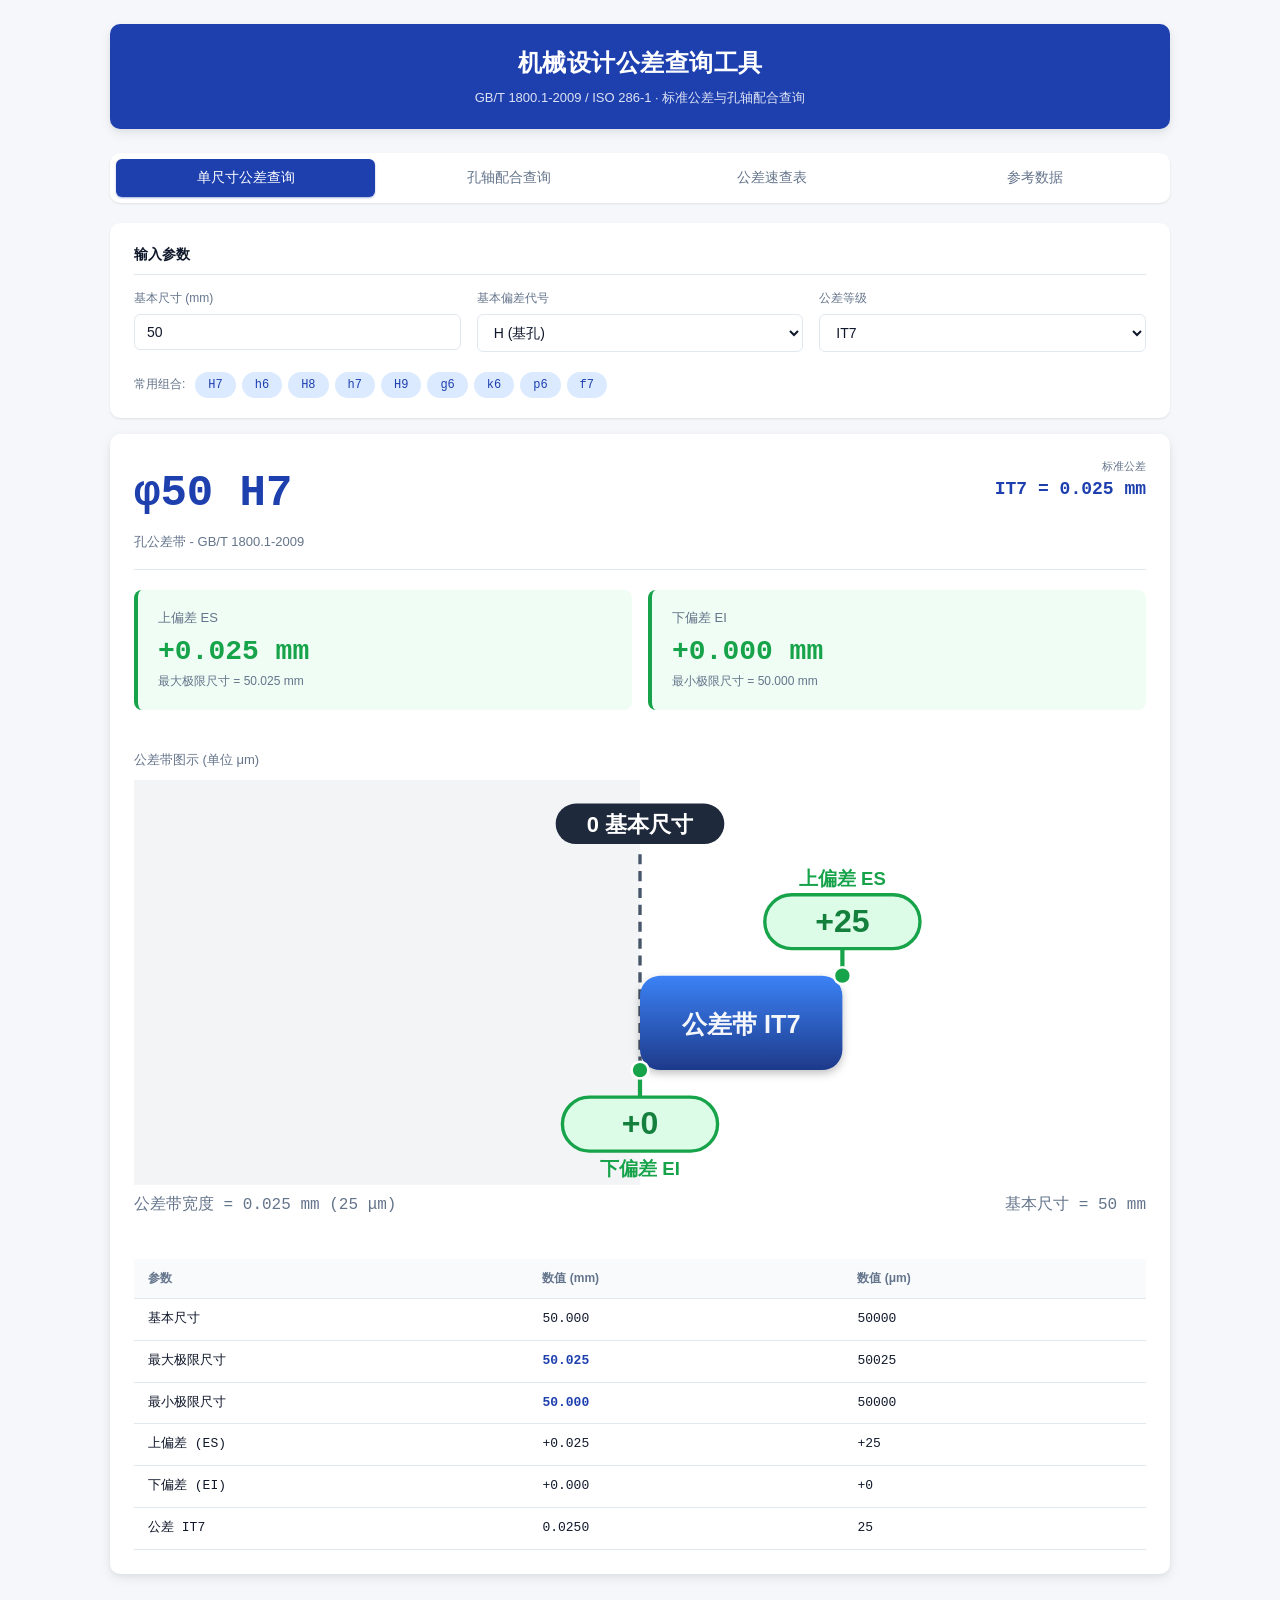
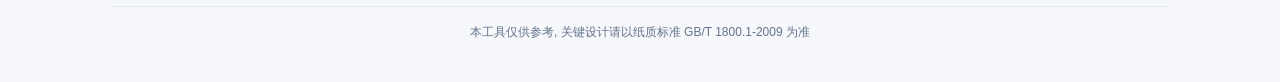
==== index.html @ ca327f2e "Add files via upload test project version 20260911" ====
<!DOCTYPE html>
<html lang="zh-CN" data-page-node-id="ZowSypUXimZmzgpr48Gt8L">
<head data-page-node-id="aKQsJruhy5TW2uTY1RY5Uf">
    <meta charset="UTF-8" data-page-node-id="LfBG1DWXElfSDGg7KE7PoQ">
    <meta name="viewport" content="width=device-width, initial-scale=1.0" data-page-node-id="KZcyGLs7D2U5dhvEqrj37c">
    <title>机械设计公差查询 - GB/T 1800.1-2009</title>
    <link rel="stylesheet" href="styles.css" data-page-node-id="6UGtDSGZyHBkwRUsqfPFrW">
</head>
<body data-page-node-id="ioDsXI5ewkK6cemEqL8ooC">
    <div class="app" data-page-node-id="eCxEDbAFH19LtZ3WzAcPZ9">
        <header class="header" data-page-node-id="eAyCip4v8VEMZFhk8eCEm3">
            <h1 data-page-node-id="Sf1vop4ROED5KNYqbW7JC9">机械设计公差查询工具</h1>
            <div class="subtitle" data-page-node-id="ltYl5Ftd80Z7mYyO2Vmn8Z">GB/T 1800.1-2009 / ISO 286-1 · 标准公差与孔轴配合查询</div>
        </header>

        <nav class="tab-bar" data-page-node-id="vybAADsB39cDlpD5or2ghb">
            <button class="tab-btn active" data-tab="single" data-page-node-id="cAmex2p1AgzVRlAmYRuwmS">单尺寸公差查询</button>
            <button class="tab-btn" data-tab="fit" data-page-node-id="ogkVBDa21hRyFKN8qYptVl">孔轴配合查询</button>
            <button class="tab-btn" data-tab="table" data-page-node-id="zw8tzQ9eXtgApowuzAamV7">公差速查表</button>
            <button class="tab-btn" data-tab="reference" data-page-node-id="z9wXqYr3sTgApowuzAamV8">参考数据</button>
        </nav>

        <main data-page-node-id="PprdDUVlhDVzmlhcEpk9Vn">
            <!-- 单尺寸公差查询 -->
            <section id="tab-single" class="tab-panel active" data-page-node-id="xcwRRoAjP0qBE1h9W3dGdf">
                <div class="card" data-page-node-id="UNAcVqmCU2frUbSsYX6G0D">
                    <div class="card-title" data-page-node-id="ssjMXNjjTmmW021Efd5fG8">输入参数</div>
                    <div class="form-row" data-page-node-id="rt9xuwwMFWLi9uBisKfNof">
                        <div class="form-group" data-page-node-id="xBhSQY3DEBwtKVMzDLzx3C">
                            <label data-page-node-id="ybjNY5ZSzop2YTVDiik0C6">基本尺寸 (mm)</label>
                            <input type="number" id="single-dim" value="50" step="0.01" min="0.01" max="500" data-page-node-id="bBlOL1Esw4hIbmt0x7S5fV">
                        </div>
                        <div class="form-group" data-page-node-id="00AyDAlZWFdMLBlGBBBkBs">
                            <label data-page-node-id="RK5Tj0VIVcZrd1m2eoE9ah">基本偏差代号</label>
                            <select id="single-letter" data-page-node-id="onjKmSMZeZPS8Ft2w5TUMZ">
                                <optgroup label="孔 (大写)" data-page-node-id="zsxGGGDLXGwJiRJay1wsRM">
                                    <option value="A" data-page-node-id="wzrR6D1sRXW1FWOWiyRBaT">A</option>
                                    <option value="B" data-page-node-id="r6GvveHsiqew3uCtN60pqz">B</option>
                                    <option value="C" data-page-node-id="lxLzSS39tvBZOGDpK0MKVA">C</option>
                                    <option value="D" data-page-node-id="0k3I0oH581U1iGlgBX5vks">D</option>
                                    <option value="E" data-page-node-id="4htKY4K14tO7QYYQpNHBSA">E</option>
                                    <option value="F" data-page-node-id="GXPVnBv0vgYUYakIbJ0sBR">F</option>
                                    <option value="G" data-page-node-id="eBGDA8HitJX8YmXvIlniQF">G</option>
                                    <option value="H" selected data-page-node-id="Wo9JE9mhTS9pfwV3fCgQfO">H (基孔)</option>
                                    <option value="JS" data-page-node-id="L4TR3bIqf4kTOE6anUXZMS">JS</option>
                                </optgroup>
                                <optgroup label="轴 (小写)" data-page-node-id="HFEw5br5KqUZ9xSQLsuEaX">
                                    <option value="h" data-page-node-id="7PI4U8igR874mDhHnv5VBZ">h (基轴)</option>
                                    <option value="g" data-page-node-id="LCvbeyoHrbRJF0bOgshF2C">g</option>
                                    <option value="f" data-page-node-id="vzAKmgXucuOB8pekR197vY">f</option>
                                    <option value="e" data-page-node-id="gEHAeeJ8PIjZYJJ3YGYATo">e</option>
                                    <option value="d" data-page-node-id="3GD5YTIMc1937AxrjIshXL">d</option>
                                    <option value="c" data-page-node-id="aioNZpViTFsLtyTZFTOfIY">c</option>
                                    <option value="b" data-page-node-id="DW7W4LbqN322Bm5b2f6XEC">b</option>
                                    <option value="a" data-page-node-id="lF1bArGQkzHPrL1jHuBYDV">a</option>
                                    <option value="js" data-page-node-id="Yj9hI72u84bK5CGPFwKUqr">js</option>
                                    <option value="k" data-page-node-id="FnV5RbXCG4Jd3qBrvc6N4u">k (过渡)</option>
                                    <option value="m" data-page-node-id="i4hOvsBE1DbB66xjb9Q9KN">m</option>
                                    <option value="n" data-page-node-id="NFN3MpaheEOlP1U4nSKF3l">n</option>
                                    <option value="p" data-page-node-id="yhBy7ozGEmSdt22tYCEmGK">p</option>
                                    <option value="r" data-page-node-id="EkZaBN84lq8DFRxs0xAAA4">r (过盈)</option>
                                    <option value="s" data-page-node-id="G1kvGeNHB2lNNblreY8Rwk">s</option>
                                    <option value="t" data-page-node-id="UZWwI7SDqsKy2Dx817nDAC">t</option>
                                    <option value="u" data-page-node-id="puF9CwPxiwC89ocyrnHCTk">u</option>
                                </optgroup>
                            </select>
                        </div>
                        <div class="form-group" data-page-node-id="UOAPmwFIEw3mHc8o7CGfiB">
                            <label data-page-node-id="N6IINBrc7GEVxzaBsA4GH7">公差等级</label>
                            <select id="single-grade" data-page-node-id="q7DI93KsX6pljenlCNeQWX">
                                <option value="01" data-page-node-id="U7CJ4fCwAAueceErziwWyO">IT01</option>
                                <option value="0" data-page-node-id="M98ZjiwtfO999Gz6mpBg5o">IT0</option>
                                <option value="1" data-page-node-id="E0ggvGij1zSEWd2z3IKOgt">IT1</option>
                                <option value="2" data-page-node-id="N0Dsz9gALhPZGCDyx352yf">IT2</option>
                                <option value="3" data-page-node-id="51jaFrX7yvn98exjQQnmJx">IT3</option>
                                <option value="4" data-page-node-id="rWi20v07aNNiUTHQNHGOP0">IT4</option>
                                <option value="5" data-page-node-id="Pgx6vfdXNi9GJvqLVX3ojB">IT5</option>
                                <option value="6" data-page-node-id="9RXFPpAoILGhylwzKxScrf">IT6</option>
                                <option value="7" selected data-page-node-id="BrpBEo7blbT0UA3a6SQFPe">IT7</option>
                                <option value="8" data-page-node-id="6o4GUCDAY0HJzp2BjnRV49">IT8</option>
                                <option value="9" data-page-node-id="sMqFZmH3KDbb6pV2KfDFRq">IT9</option>
                                <option value="10" data-page-node-id="XYpC8yGnmbBueYvBuKIkaY">IT10</option>
                                <option value="11" data-page-node-id="DzVCk2GUP5lOWRGfBlfrpY">IT11</option>
                                <option value="12" data-page-node-id="Ekr0a1ponVKBBPs0iuoOSh">IT12</option>
                                <option value="13" data-page-node-id="BQgqGIDd1oVGhs8D9lZdvE">IT13</option>
                                <option value="14" data-page-node-id="dvryR5gBlRFFLvjYF6aZeb">IT14</option>
                                <option value="15" data-page-node-id="dibarqyvXC0PjFcuAdX57Y">IT15</option>
                                <option value="16" data-page-node-id="2knjhAcBjMtEM6twT8ex0D">IT16</option>
                            </select>
                        </div>
                    </div>

                    <div class="quick-row" data-page-node-id="7iS95eFRvPCgfZKIveDpPL">
                        <span class="quick-label" data-page-node-id="CXlrfpS1Q9ksteslALdsrL">常用组合:</span>
                        <button class="chip" data-quick="H7" data-page-node-id="eZ78BRlFC1VlG2QoEZ5pb9">H7</button>
                        <button class="chip" data-quick="h6" data-page-node-id="6QvHcd3wYDBEwXG4fhul7M">h6</button>
                        <button class="chip" data-quick="H8" data-page-node-id="z07Y1EEgUdzCHoZi5RgQ2u">H8</button>
                        <button class="chip" data-quick="h7" data-page-node-id="BiEPvhpezs70YNR3MzuYB8">h7</button>
                        <button class="chip" data-quick="H9" data-page-node-id="GJZjxrgGR9FebvmxACy4CE">H9</button>
                        <button class="chip" data-quick="g6" data-page-node-id="EemUxb6OCevqcoK7p3IWmK">g6</button>
                        <button class="chip" data-quick="k6" data-page-node-id="PM6jvIrFjQECsjBQbA062c">k6</button>
                        <button class="chip" data-quick="p6" data-page-node-id="YicE5bNCFhpEOGqknouLhx">p6</button>
                        <button class="chip" data-quick="f7" data-page-node-id="vYMWD4e4dbpd0BzC691ah4">f7</button>
                    </div>
                </div>

                <div id="single-result" class="result-card" style="display:none" data-page-node-id="qNkg2xqONKt1uiFrfhIofe"></div>
                <div id="single-empty" class="empty-hint" data-page-node-id="KRcC2mnTEexZtJV6HTSoHp">
                    <div style="font-size:48px" data-page-node-id="SgH9HxBFDd5rXgIcSpN24F">📐</div>
                    <div data-page-node-id="2gNmWuN5i59b7ZJXOSqHZb">输入尺寸并选择偏差代号, 自动计算公差带</div>
                </div>
            </section>

            <!-- 孔轴配合查询 -->
            <section id="tab-fit" class="tab-panel" data-page-node-id="3LveUcVPGfCiVc1iqvce9s">
                <div class="card" data-page-node-id="3DKwNLNyXq3GHkU9LQ03aw">
                    <div class="card-title" data-page-node-id="SzzGeJ20u8ccJPp27asjOY">输入参数</div>
                    <div class="form-row" data-page-node-id="Yfz7ZQskZHlbeFok4SosvM">
                        <div class="form-group" data-page-node-id="wIlBZhsB6VbOmHyAyQtdVY">
                            <label data-page-node-id="vVmVGDagvHwGPp0Xnw5yM0">基本尺寸 (mm)</label>
                            <input type="number" id="fit-dim" value="50" step="0.01" min="0.01" max="500" data-page-node-id="9tPAFSuTZjn5VLDVh2R8dS">
                        </div>
                        <div class="form-group" data-page-node-id="YwPSelDE00urO6jfvtl1Bu">
                            <label data-page-node-id="VLr9ZadyZkNcpnjqcWOYd6">孔代号</label>
                            <input type="text" id="fit-hole" value="H7" maxlength="4" placeholder="如 H7" data-page-node-id="NRJMmyeVRWyR7XLEYJJsi0">
                        </div>
                        <div class="form-group" data-page-node-id="e1elcyEV5yHhax58CRoV2d">
                            <label data-page-node-id="58rNCwdu7YsMDJ5SxjR0F0">轴代号</label>
                            <input type="text" id="fit-shaft" value="g6" maxlength="4" placeholder="如 g6" data-page-node-id="eAQWyqnfLgJcAENZkj4esn">
                        </div>
                    </div>

                    <div class="quick-row" data-page-node-id="U3LFaKlpYbi3G5qcIvMvCV">
                        <span class="quick-label" data-page-node-id="hhBJChixCPVXXNtY6Ms6Ux">常用配合:</span>
                        <button class="chip" data-fit="H7/g6" data-page-node-id="B1BpMoGAvzjv5oDTCZe1BO">H7/g6·间隙精密滑动</button>
                        <button class="chip" data-fit="H7/h6" data-page-node-id="nXtcTAMA2r4jBHYDhnTtUK">H7/h6·间隙定位</button>
                        <button class="chip" data-fit="H8/h7" data-page-node-id="kB4XZUSNf56nCCLNE4sbeJ">H8/h7·间隙中等</button>
                        <button class="chip" data-fit="H7/f7" data-page-node-id="B1BpMoGAvzjv5oDTCZe1BO">H7/f7·间隙可转动</button>
                        <button class="chip" data-fit="H8/f7" data-page-node-id="bOCyPSXlpJykeglOGERWeI">H8/f7·间隙可转动</button>
                        <button class="chip" data-fit="H8/e8" data-page-node-id="y32ZwMO6Z0hLe3L0MKdX3N">H8/e8·间隙大间隙</button>
                        <button class="chip" data-fit="H9/d9" data-page-node-id="SDMBHkwHH65BCKPVBfBkWo">H9/d9·间隙大间隙</button>
                        <button class="chip" data-fit="H11/c11" data-page-node-id="2XudGdhTGfjgdmYEx3ETLw">H11/c11·间隙粗糙</button>
                        <button class="chip" data-fit="H7/js6" data-page-node-id="y32ZwMO6Z0hLe3L0MKdX3N">H7/js6·过渡小间隙/过盈</button>
                        <button class="chip" data-fit="H7/k6" data-page-node-id="y32ZwMO6Z0hLe3L0MKdX3N">H7/k6·过渡精确定位</button>
                        <button class="chip" data-fit="H7/m6" data-page-node-id="B1BpMoGAvzjv5oDTCZe1BO">H7/m6·过渡稍紧</button>
                        <button class="chip" data-fit="H7/n6" data-page-node-id="nXtcTAMA2r4jBHYDhnTtUK">H7/n6·过渡较紧</button>
                        <button class="chip" data-fit="H7/p6" data-page-node-id="SDMBHkwHH65BCKPVBfBkWo">H7/p6·过盈轻</button>
                        <button class="chip" data-fit="H7/r6" data-page-node-id="bOCyPSXlpJykeglOGERWeI">H7/r6·过盈中</button>
                        <button class="chip" data-fit="H7/s6" data-page-node-id="2XudGdhTGfjgdmYEx3ETLw">H7/s6·过盈重</button>
                        <button class="chip" data-fit="H7/u6" data-page-node-id="2XudGdhTGfjgdmYEx3ETLw">H7/u6·过盈重</button>
                        <button class="chip" data-fit="F8/h7" data-page-node-id="B1BpMoGAvzjv5oDTCZe1BO">F8/h7·基轴制间隙</button>
                        <button class="chip" data-fit="G7/h6" data-page-node-id="nXtcTAMA2r4jBHYDhnTtUK">G7/h6·基轴制小间隙</button>
                        <button class="chip" data-fit="K7/h6" data-page-node-id="y32ZwMO6Z0hLe3L0MKdX3N">K7/h6·基轴制过渡</button>
                        <button class="chip" data-fit="P7/h6" data-page-node-id="SDMBHkwHH65BCKPVBfBkWo">P7/h6·基轴制过盈</button>
                    </div>
                </div>

                <div id="fit-result" class="result-card" style="display:none" data-page-node-id="Gx0trXlIA2T2yHWCpzxBlq"></div>
                <div id="fit-empty" class="empty-hint" data-page-node-id="HLoF40kT2kEwtUHhIq6KCV">
                    <div style="font-size:48px" data-page-node-id="x77GSvQTO3NqOrtYvCtrP7">⚙️</div>
                    <div data-page-node-id="vaiWHBhE5ZCGSdfMDhDk0q">输入尺寸和孔轴代号, 自动计算配合公差</div>
                </div>
            </section>

            <!-- 公差速查表 -->
            <section id="tab-table" class="tab-panel" data-page-node-id="DcQc0DaiL7EBSKuu3s6uKp">
                <div class="card" data-page-node-id="htwdn7VYowKqNXxZyRoZ1V">
                    <div class="card-title" data-page-node-id="DO7AbpbDH715D4mgEtQ2Ww">IT 标准公差数值表 (μm)</div>
                    <div class="table-wrap" data-page-node-id="HaQSYbefqMYlRIrIeNT5vI">
                        <table class="data-table" id="it-table" data-page-node-id="VrqJhplNpp7RiMEBqIgtdr">
                            <thead data-page-node-id="ZEA8aYhjVVRCwJPeaiv1ze"><tr id="it-thead" data-page-node-id="EYXuUlzEdpZiBRr8GmWzyU"></tr></thead>
                            <tbody id="it-tbody" data-page-node-id="y70VaOHpfZvESz2tG2uHEs"></tbody>
                        </table>
                    </div>
                </div>

                <div class="card" data-page-node-id="fpYUcXVcf445qn0V1DC7NT">
                    <div class="card-title" data-page-node-id="QGRfvztT28kTAoJCmDlewO">常用配合特性速查</div>
                    <div class="table-wrap" data-page-node-id="pHGWhyMZD6EYHyhCBuULNn">
                        <table class="data-table" data-page-node-id="CzT4WtMFSCubOSJwUDMJmc">
                            <thead data-page-node-id="liDjOd9R39N3yxX0rgfpzE">
                                <tr data-page-node-id="ni6b1KkGZ6kAgfT1Dl7hAM"><th data-page-node-id="LXeGCwGIXBgkFGhL3Qh3CD">配合</th><th data-page-node-id="6C8kd0QMu2ztAYqM2cDgn5">性质</th><th data-page-node-id="b69ED0b4jqu8loBULyF6iN">应用场景</th></tr>
                            </thead>
                            <tbody data-page-node-id="qhgEqfAKE8BcQHlQgrSUJb">
                                <tr data-page-node-id="7pMbpZLXGyWYtVMH2NePAI"><td data-page-node-id="hxeEjxTyYHOpsCaVxzCwOe"><strong data-page-node-id="DB3eHWFE3BZvC0nm1B16LS">H/g</strong></td><td data-page-node-id="iAbSjZ4Dexp0BzWTWw2xn8">滑动间隙</td><td data-page-node-id="KnccpjVMEdRNcaZLGdHPJL">滑阀, 一般滑动轴承</td></tr>
                                <tr data-page-node-id="TEJHH7KXJXui7n88QJjCLT"><td data-page-node-id="k4sFvswEI2OtgzI0ye1ws3"><strong data-page-node-id="mpSf0iTV6F7CWJFWaLlEO6">H/h</strong></td><td data-page-node-id="ETQTSMrjS91r3QaKwztWP0">零间隙</td><td data-page-node-id="KwZF65koQA662nvhJlfNoX">精确定心, 可拆连接</td></tr>
                                <tr data-page-node-id="15H8BClodoogWpQMICrQpe"><td data-page-node-id="NE1rPTDNFCZT607AaHrVNJ"><strong data-page-node-id="LVKZ3gRl6kYd0McmJC4wQv">H/k, H/js</strong></td><td data-page-node-id="pKwXb7BUQVnPtHxs1WiNYS">过渡</td><td data-page-node-id="ahJ8FHD0leSG8oliDEPLFN">键, 定位销 (可拆连接)</td></tr>
                                <tr data-page-node-id="mAxkIBe9D3E42eMYGs9EsH"><td data-page-node-id="FmH8AdAx9uS3CrqC4ApEbP"><strong data-page-node-id="dfVRNhY3R0ZSgB3uhxi2nX">H/n, H/m</strong></td><td data-page-node-id="W18Cs6x1avuZiZAMmMWeoF">过渡/微过盈</td><td data-page-node-id="KrKZDkn8nlZER8HuhqRj7M">永久或半永久连接</td></tr>
                                <tr data-page-node-id="T4riLLjhqQZ9LC9UR3GvvG"><td data-page-node-id="vkBHp0bHAMFZ6TVIalXxVW"><strong data-page-node-id="axrGN0VAVnWBe3GYofe2m8">H/p, H/r</strong></td><td data-page-node-id="5rLz0MhpGzNkEnj4EY1oxV">轻过盈</td><td data-page-node-id="6EnJIkvoYb4nldtyWdBZfr">永久连接 (压力装配)</td></tr>
                                <tr data-page-node-id="lWi3ijlak3MGVmyJGIuBjd"><td data-page-node-id="2mfYuSmZlQ9mvAirGElw9o"><strong data-page-node-id="HP7pm7v53lcLI4TT57IDel">H/s, H/t</strong></td><td data-page-node-id="xAvlji4W4RNtJ9GUo3imwv">中等过盈</td><td data-page-node-id="Fmqs0MH3qteGT1QNFEG2dT">传递较大扭矩的连接</td></tr>
                                <tr data-page-node-id="2tcB2D0yE2yRHyNPli9LIi"><td data-page-node-id="JiPHULOL5stwVchzBmPnFo"><strong data-page-node-id="UQisF3sPF3nRIRmFAWJYGm">H/u</strong></td><td data-page-node-id="B13G29nFMa6p5nOfXGXWv0">重过盈</td><td data-page-node-id="cwYLZ8XsjvOkbrGBu9BQiO">高温重载永久连接</td></tr>
                            </tbody>
                        </table>
                    </div>
                </div>
            </section>

            <!-- 参考数据 -->
            <section id="tab-reference" class="tab-panel" data-page-node-id="DcQc0DaiL7EBSKuu3s6uKq">
                <div class="card" data-page-node-id="htwdn7VYowKqNXxZyRoZ1W">
                    <div class="card-title" data-page-node-id="DO7AbpbDH715D4mgEtQ2Wx">标准公差等级 (IT) 与加工方法</div>
                    <div class="table-wrap" data-page-node-id="HaQSYbefqMYlRIrIeNT5vJ">
                        <table class="data-table" data-page-node-id="VrqJhplNpp7RiMEBqIgtds">
                            <thead data-page-node-id="ZEA8aYhjVVRCwJPeaiv1zf"><tr><th>IT 等级</th><th>加工方法 / 应用</th></tr></thead>
                            <tbody>
                                <tr><td><strong>IT01 ~ IT1</strong></td><td>量块、高精度基准、基准量规</td></tr>
                                <tr><td><strong>IT2 ~ IT4</strong></td><td>高精度量规、检验用塞规、环规</td></tr>
                                <tr><td><strong>IT5 ~ IT7</strong></td><td>磨削、精车、精镗、精铣、铰孔、拉削</td></tr>
                                <tr><td><strong>IT8 ~ IT10</strong></td><td>普通车削、镗削、铣削、钻削、精冲</td></tr>
                                <tr><td><strong>IT11 ~ IT13</strong></td><td>粗车、粗镗、钻削、冲压、压铸</td></tr>
                                <tr><td><strong>IT14 ~ IT16</strong></td><td>铸造、锻造、焊接、砂型、热轧毛坯</td></tr>
                                <tr><td><strong>IT17 ~ IT18</strong></td><td>粗毛坯、自由尺寸、非配合尺寸</td></tr>
                            </tbody>
                        </table>
                    </div>
                </div>

                <div class="card" data-page-node-id="fpYUcXVcf445qn0V1DC7NU">
                    <div class="card-title" data-page-node-id="QGRfvztT28kTAoJCmDlewP">常用优先配合及选用说明</div>
                    <div class="table-wrap" data-page-node-id="pHGWhyMZD6EYHyhCBuULNo">
                        <table class="data-table" data-page-node-id="CzT4WtMFSCubOSJwUDMJmd">
                            <thead data-page-node-id="liDjOd9R39N3yxX0rgfpzF"><tr><th>配合</th><th>性质</th><th>典型应用场景</th></tr></thead>
                            <tbody>
                                <tr><td><strong>H7/g6</strong></td><td>间隙·精密滑动</td><td>精密导轨、滑阀、高精度滑动轴承</td></tr>
                                <tr><td><strong>H7/h6</strong></td><td>间隙·定位</td><td>定心套、定位销、可拆精密连接</td></tr>
                                <tr><td><strong>H8/h7</strong></td><td>间隙·中等</td><td>一般定位、导向、可拆连接</td></tr>
                                <tr><td><strong>H7/f7</strong></td><td>间隙·可转动</td><td>齿轮、皮带轮、联轴器与轴</td></tr>
                                <tr><td><strong>H8/f7</strong></td><td>间隙·可转动</td><td>一般旋转零件、轴承衬套</td></tr>
                                <tr><td><strong>H8/e8</strong></td><td>间隙·大间隙</td><td>高速旋转、长跨距轴承、热膨胀补偿</td></tr>
                                <tr><td><strong>H9/d9</strong></td><td>间隙·大间隙</td><td>农业机械、一般旋转件、粗糙配合</td></tr>
                                <tr><td><strong>H11/c11</strong></td><td>间隙·粗糙</td><td>粗糙结构件、焊接件、非精密连接</td></tr>
                                <tr><td><strong>H7/js6</strong></td><td>过渡·小间隙/过盈</td><td>经常拆卸的定位配合、定心精度要求高</td></tr>
                                <tr><td><strong>H7/k6</strong></td><td>过渡·精确定位</td><td>齿轮、联轴器与轴（小过盈/间隙）</td></tr>
                                <tr><td><strong>H7/m6</strong></td><td>过渡·稍紧</td><td>不需键传递扭矩的定心配合</td></tr>
                                <tr><td><strong>H7/n6</strong></td><td>过渡·较紧</td><td>较大过盈的过渡配合、冲击载荷定心</td></tr>
                                <tr><td><strong>H7/p6</strong></td><td>过盈·轻</td><td>小型齿轮、皮带轮与轴（压力装配）</td></tr>
                                <tr><td><strong>H7/r6</strong></td><td>过盈·中</td><td>连杆衬套、蜗轮轮缘与轮毂</td></tr>
                                <tr><td><strong>H7/s6</strong></td><td>过盈·重</td><td>传递大扭矩的永久连接</td></tr>
                                <tr><td><strong>H7/u6</strong></td><td>过盈·重</td><td>重载、高温下的永久连接</td></tr>
                                <tr><td><strong>F8/h7</strong></td><td>基轴制·间隙</td><td>采用基轴制时的间隙配合</td></tr>
                                <tr><td><strong>G7/h6</strong></td><td>基轴制·小间隙</td><td>基轴制精密滑动、导向</td></tr>
                                <tr><td><strong>K7/h6</strong></td><td>基轴制·过渡</td><td>基轴制定心、可拆连接</td></tr>
                                <tr><td><strong>P7/h6</strong></td><td>基轴制·过盈</td><td>基轴制轻过盈、压力装配</td></tr>
                            </tbody>
                        </table>
                    </div>
                </div>

                <div class="card" data-page-node-id="fpYUcXVcf445qn0V1DC7NV">
                    <div class="card-title" data-page-node-id="QGRfvztT28kTAoJCmDlewQ">使用说明</div>
                    <div class="table-wrap" data-page-node-id="pHGWhyMZD6EYHyhCBuULNp">
                        <ol style="padding-left:20px;line-height:1.8;color:var(--text)">
                            <li><strong>单尺寸公差查询</strong>：输入基本尺寸 (0.01 ~ 500 mm)，选择基本偏差代号（孔大写 A~JS、轴小写 a~u）和公差等级 IT01~IT16，结果自动显示上下偏差、极限尺寸和公差带图。</li>
                            <li><strong>孔轴配合查询</strong>：输入基本尺寸后，直接输入孔、轴公差带代号（如 H7/g6），自动计算最大间隙/最小间隙、配合性质及配合公差带图。</li>
                            <li><strong>颜色含义</strong>：绿色表示偏差/间隙值 ≥ 0；红色表示偏差/间隙值 &lt; 0（即过盈）。</li>
                            <li><strong>速查表</strong>：提供 GB/T 1800.1-2009 常用 IT 等级公差数值及配合特性参考。</li>
                            <li>本工具结果仅供工程参考，关键尺寸请以纸质标准 GB/T 1800.1-2009 或最新有效版本为准。</li>
                        </ol>
                    </div>
                </div>
            </section>
        </main>

        <footer class="footer" data-page-node-id="mqNL7GqHyayPBZTRitZNGz">
            <div data-page-node-id="LsABF7TfKGmGRd8Ugtmmo1">本工具仅供参考, 关键设计请以纸质标准 GB/T 1800.1-2009 为准</div>
        </footer>
    </div>

    <script src="tolerance-data.js"></script>
    <script src="app.js"></script>
</body>
</html>
---- styles.css ----
:root {
    --bg: #f5f7fa;
    --card: #ffffff;
    --primary: #1e40af;
    --primary-light: #dbeafe;
    --accent-up: #dc2626;      /* 红: 上偏差 / 涨 */
    --accent-up-bg: #fef2f2;
    --accent-down: #16a34a;    /* 绿: 下偏差 / 跌 */
    --accent-down-bg: #f0fdf4;
    --text: #0f172a;
    --text-muted: #64748b;
    --border: #e2e8f0;
    --shadow: 0 1px 3px rgba(15,23,42,0.06), 0 1px 2px rgba(15,23,42,0.04);
    --shadow-md: 0 4px 12px rgba(15,23,42,0.08), 0 2px 4px rgba(15,23,42,0.04);
}

* { box-sizing: border-box; }

body {
    margin: 0;
    font-family: -apple-system, BlinkMacSystemFont, "Segoe UI", "PingFang SC", "Microsoft YaHei", sans-serif;
    background: var(--bg);
    color: var(--text);
    font-size: 14px;
    line-height: 1.6;
}

.app {
    max-width: 1100px;
    margin: 0 auto;
    padding: 24px 20px 40px;
}

.header {
    text-align: center;
    margin-bottom: 24px;
    background: var(--primary);
    color: white;
    padding: 20px 24px;
    border-radius: 10px;
    box-shadow: var(--shadow-md);
}
.header h1 {
    margin: 0;
    font-size: 24px;
    font-weight: 600;
    color: white;
    letter-spacing: 0.5px;
}
.subtitle {
    margin-top: 6px;
    font-size: 13px;
    color: rgba(255,255,255,0.85);
}

/* Tabs */
.tab-bar {
    display: flex;
    gap: 4px;
    background: var(--card);
    padding: 6px;
    border-radius: 10px;
    box-shadow: var(--shadow);
    margin-bottom: 20px;
}
.tab-btn {
    flex: 1;
    padding: 10px 16px;
    border: none;
    background: transparent;
    color: var(--text-muted);
    font-size: 14px;
    font-weight: 500;
    border-radius: 6px;
    cursor: pointer;
    transition: all 0.15s;
    font-family: inherit;
}
.tab-btn:hover {
    color: var(--primary);
    background: var(--primary-light);
}
.tab-btn.active {
    color: white;
    background: var(--primary);
    box-shadow: 0 1px 2px rgba(30,64,175,0.4);
}
.tab-panel { display: none; }
.tab-panel.active { display: block; }

/* Cards */
.card {
    background: var(--card);
    border-radius: 10px;
    padding: 20px 24px;
    box-shadow: var(--shadow);
    margin-bottom: 16px;
}
.card-title {
    font-size: 14px;
    font-weight: 600;
    color: var(--text);
    margin-bottom: 14px;
    padding-bottom: 8px;
    border-bottom: 1px solid var(--border);
}

/* Form */
.form-row {
    display: grid;
    grid-template-columns: repeat(3, 1fr);
    gap: 16px;
    margin-bottom: 14px;
}
@media (max-width: 700px) {
    .form-row { grid-template-columns: 1fr; }
}
.form-group label {
    display: block;
    font-size: 12px;
    color: var(--text-muted);
    margin-bottom: 6px;
    font-weight: 500;
}
.form-group input, .form-group select {
    width: 100%;
    padding: 9px 12px;
    border: 1px solid var(--border);
    border-radius: 6px;
    font-size: 14px;
    font-family: inherit;
    background: white;
    color: var(--text);
    transition: border-color 0.15s, box-shadow 0.15s;
}
.form-group input:focus, .form-group select:focus {
    outline: none;
    border-color: var(--primary);
    box-shadow: 0 0 0 3px rgba(30,64,175,0.1);
}

/* Quick chips */
.quick-row {
    display: flex;
    align-items: center;
    flex-wrap: wrap;
    gap: 6px;
    padding-top: 6px;
}
.quick-label {
    font-size: 12px;
    color: var(--text-muted);
    margin-right: 4px;
}
.chip {
    padding: 5px 12px;
    background: var(--primary-light);
    color: var(--primary);
    border: 1px solid transparent;
    border-radius: 14px;
    font-size: 12px;
    font-family: "JetBrains Mono", "Consolas", monospace;
    font-weight: 500;
    cursor: pointer;
    transition: all 0.15s;
}
.chip:hover {
    background: var(--primary);
    color: white;
    transform: translateY(-1px);
}

/* Result */
.result-card {
    background: var(--card);
    border-radius: 10px;
    padding: 24px;
    box-shadow: var(--shadow-md);
    margin-top: 16px;
    animation: slideIn 0.25s ease-out;
}
@keyframes slideIn {
    from { opacity: 0; transform: translateY(8px); }
    to   { opacity: 1; transform: translateY(0); }
}
.result-header {
    display: flex;
    justify-content: space-between;
    align-items: flex-start;
    padding-bottom: 16px;
    border-bottom: 1px solid var(--border);
    margin-bottom: 20px;
}
.result-code {
    font-size: 44px;
    font-weight: 700;
    color: var(--primary);
    font-family: "JetBrains Mono", "Consolas", monospace;
}
.result-dim {
    font-size: 13px;
    color: var(--text-muted);
    margin-top: 4px;
}

/* Deviation table (红绿大数字) */
.deviation-table {
    display: grid;
    grid-template-columns: 1fr 1fr;
    gap: 16px;
    margin-bottom: 24px;
}
@media (max-width: 700px) {
    .deviation-table { grid-template-columns: 1fr; }
}
.deviation-box {
    padding: 18px 20px;
    border-radius: 8px;
    border-left: 4px solid;
    position: relative;
}
.deviation-box.upper,
.deviation-box.lower {
    background: #f8fafc;
    border-left-color: var(--border);
}
.deviation-box.positive {
    background: var(--accent-down-bg);
    border-left-color: var(--accent-down);
}
.deviation-box.negative {
    background: var(--accent-up-bg);
    border-left-color: var(--accent-up);
}
.deviation-label {
    font-size: 13px;
    font-weight: 500;
    color: var(--text-muted);
    margin-bottom: 6px;
}
.deviation-value {
    font-size: 28px;
    font-weight: 700;
    font-family: "JetBrains Mono", "Consolas", monospace;
    line-height: 1.2;
}
.deviation-value.positive { color: var(--accent-down); }
.deviation-value.negative { color: var(--accent-up); }
.deviation-sub {
    font-size: 12px;
    color: var(--text-muted);
    margin-top: 4px;
}

/* Tolerance band SVG */
.tolerance-band {
    margin: 24px 0;
    padding: 16px 0;
}
.band-title {
    font-size: 13px;
    font-weight: 500;
    color: var(--text-muted);
    margin-bottom: 10px;
}
.band-svg {
    width: 100%;
    height: auto;
    display: block;
}
.band-info {
    display: flex;
    justify-content: space-between;
    margin-top: 8px;
    font-size: 16px;
    color: var(--text-muted);
    font-family: monospace;
}

/* Dim table */
.dim-table {
    width: 100%;
    border-collapse: collapse;
    margin-top: 12px;
    font-size: 13px;
}
.dim-table th, .dim-table td {
    padding: 10px 14px;
    text-align: left;
    border-bottom: 1px solid var(--border);
}
.dim-table th {
    background: #f8fafc;
    font-weight: 600;
    color: var(--text-muted);
    font-size: 12px;
}
.dim-table td {
    font-family: "JetBrains Mono", "Consolas", monospace;
}
.dim-table .highlight {
    color: var(--primary);
    font-weight: 600;
}

/* Fit result */
.fit-summary {
    display: grid;
    grid-template-columns: 1fr 1fr;
    gap: 16px;
    margin-bottom: 24px;
}
.fit-summary-box {
    padding: 16px 20px;
    border-radius: 8px;
    background: #f8fafc;
    border: 1px solid var(--border);
}
.fit-summary-box.positive {
    background: var(--accent-down-bg);
    border-color: var(--accent-down);
}
.fit-summary-box.negative {
    background: var(--accent-up-bg);
    border-color: var(--accent-up);
}
.fit-summary-box .label {
    font-size: 12px;
    color: var(--text-muted);
    margin-bottom: 4px;
}
.fit-summary-box .value {
    font-size: 22px;
    font-family: "JetBrains Mono", monospace;
    font-weight: 700;
}
.fit-summary-box .value.positive { color: var(--accent-down); }
.fit-summary-box .value.negative { color: var(--accent-up); }
.fit-summary-box .sub {
    font-size: 12px;
    color: var(--text-muted);
    margin-top: 2px;
}
.fit-badge {
    display: inline-block;
    padding: 8px 18px;
    font-size: 16px;
    font-weight: 600;
    border-radius: 6px;
    margin-bottom: 4px;
}
.fit-badge.clearance { background: var(--accent-down-bg); color: var(--accent-down); border: 1px solid var(--accent-down); }
.fit-badge.transition { background: #fef3c7; color: #b45309; border: 1px solid #b45309; }
.fit-badge.interference { background: var(--accent-up-bg); color: var(--accent-up); border: 1px solid var(--accent-up); }

/* Data tables (IT) */
.table-wrap {
    overflow-x: auto;
    margin: 8px 0 4px;
}
.data-table {
    width: 100%;
    border-collapse: collapse;
    font-size: 12px;
    font-family: "JetBrains Mono", "Consolas", monospace;
}
.data-table th, .data-table td {
    padding: 7px 10px;
    border: 1px solid var(--border);
    text-align: center;
}
.data-table th {
    background: var(--primary-light);
    color: var(--primary);
    font-weight: 600;
}
.data-table tbody tr:nth-child(even) {
    background: #f8fafc;
}

/* Empty hint */
.empty-hint {
    text-align: center;
    padding: 60px 20px;
    color: var(--text-muted);
    font-size: 14px;
}
.empty-hint > div:last-child {
    margin-top: 8px;
}

/* Error */
.error-banner {
    background: var(--accent-up-bg);
    color: var(--accent-up);
    padding: 12px 16px;
    border-left: 4px solid var(--accent-up);
    border-radius: 6px;
    margin-top: 12px;
    font-size: 13px;
}

/* Footer */
.footer {
    text-align: center;
    margin-top: 32px;
    padding-top: 16px;
    border-top: 1px solid var(--border);
    color: var(--text-muted);
    font-size: 12px;
}
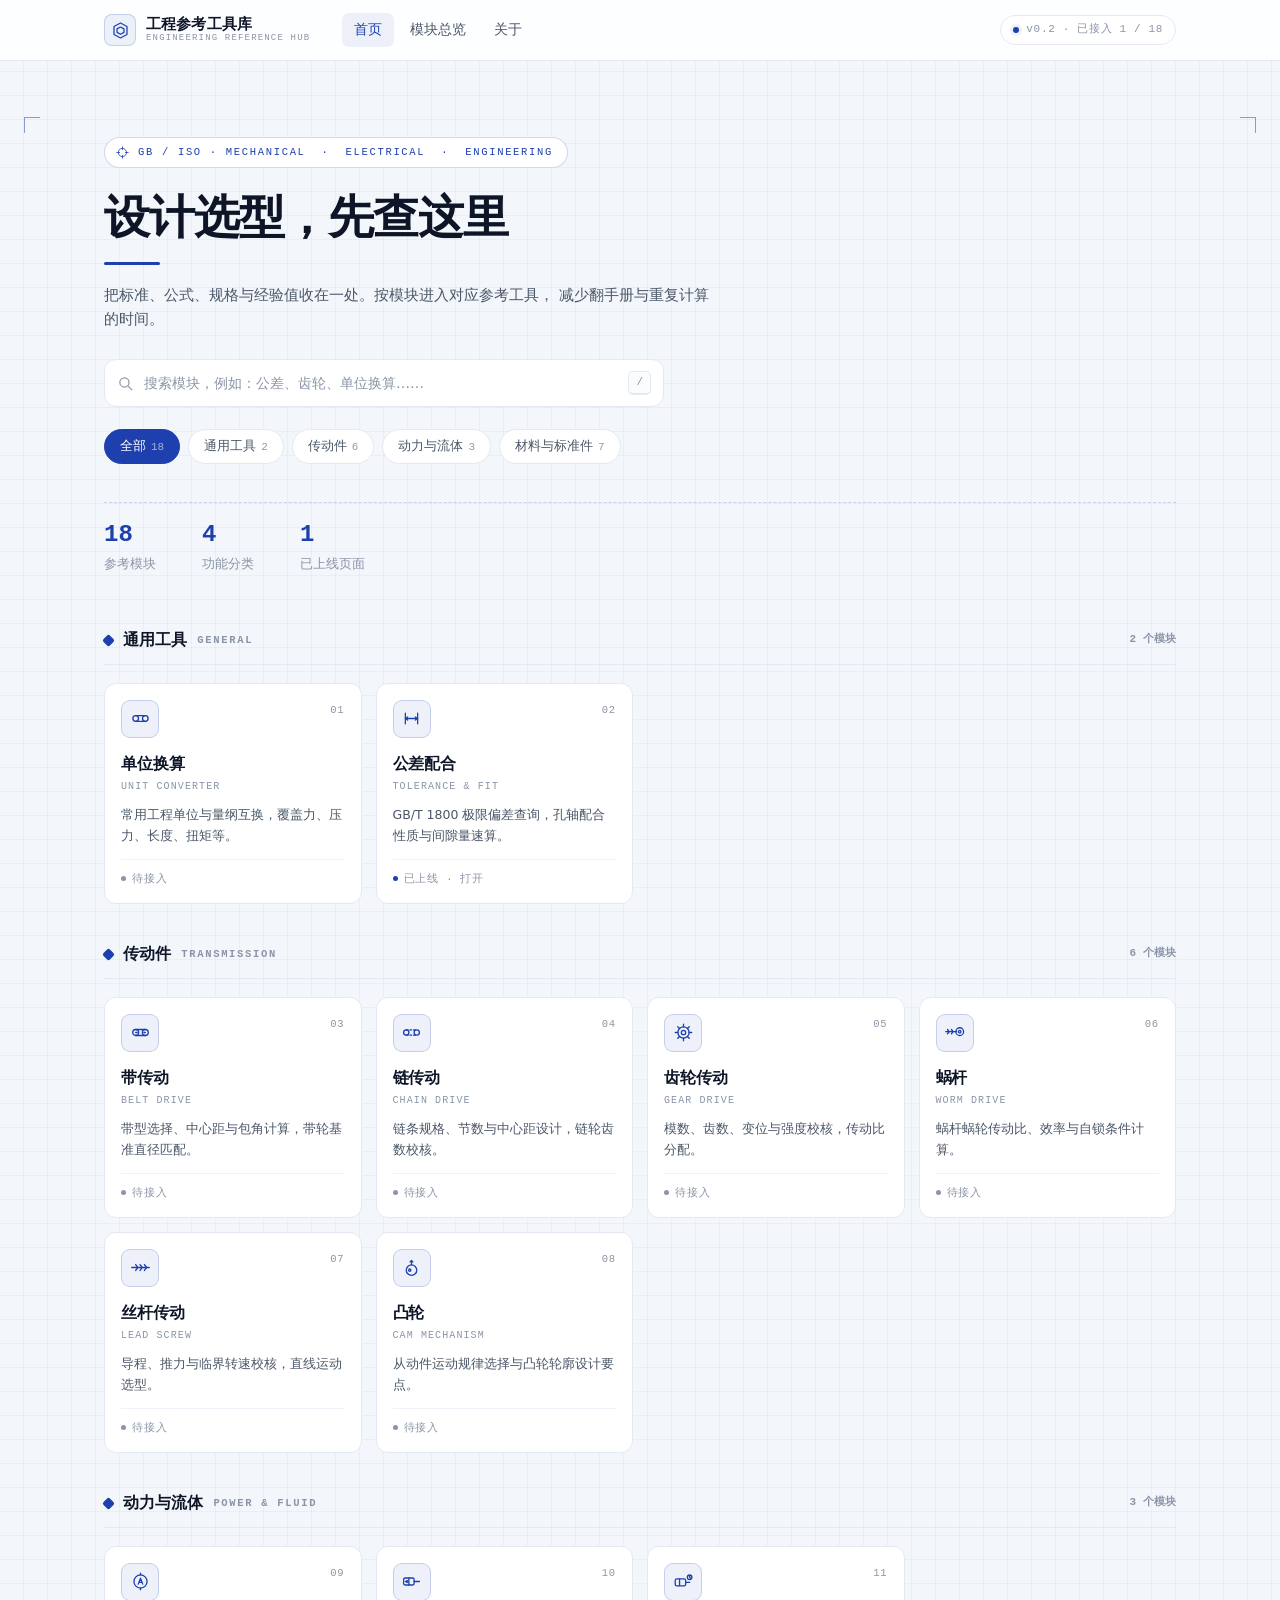
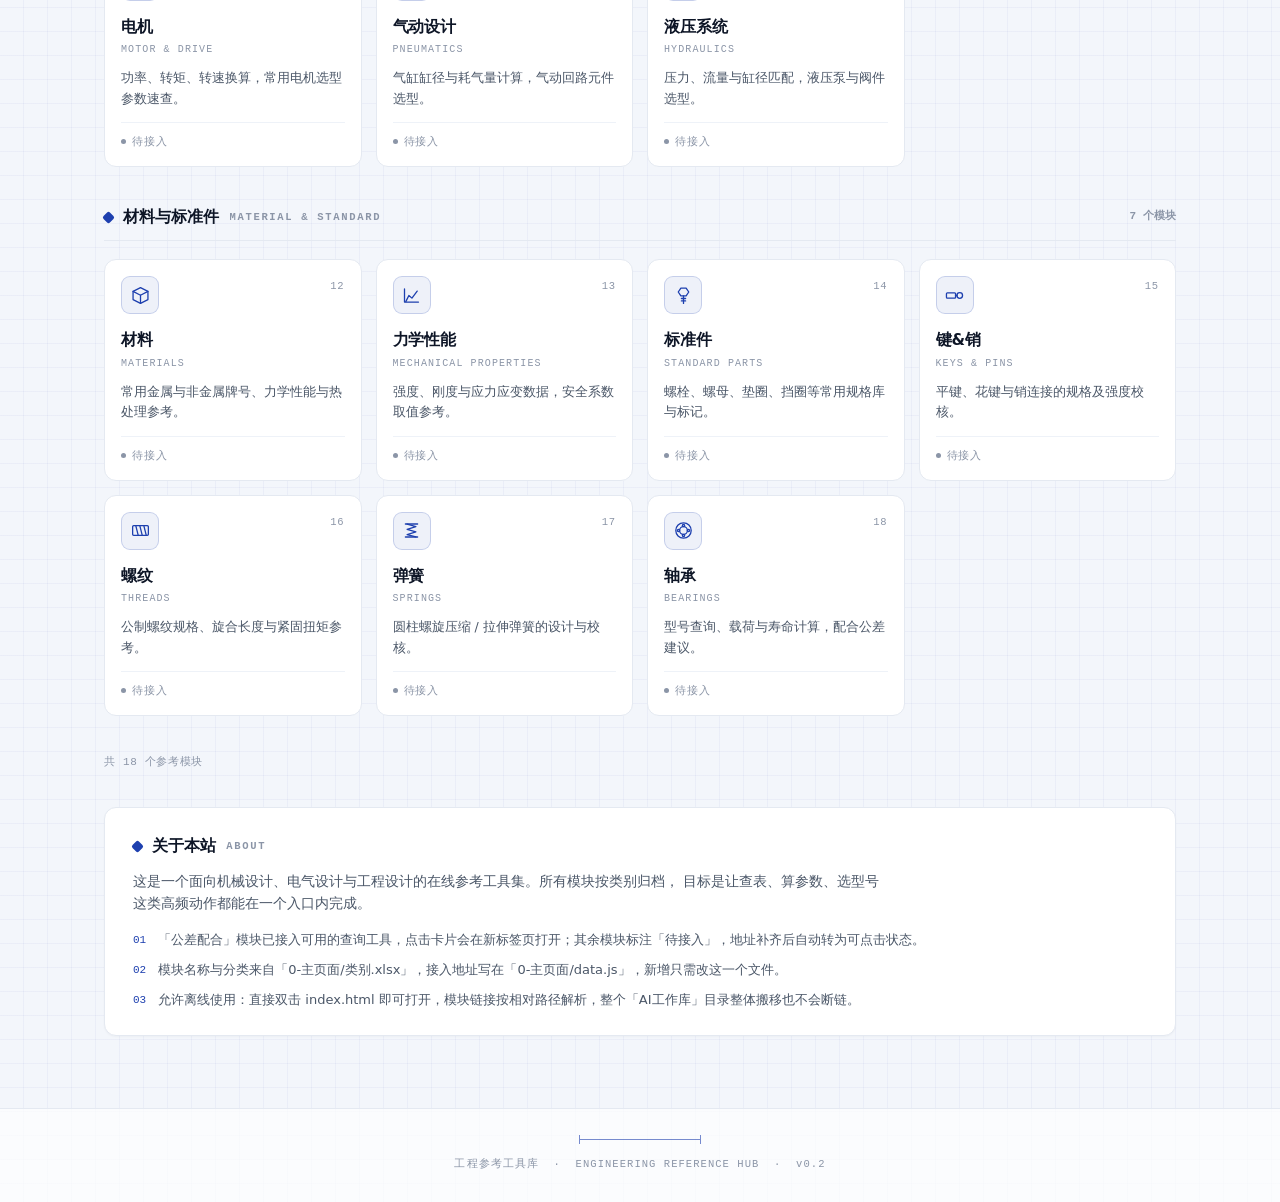
==== commit 30dbc110: "Add files via upload" ====
--- a/index.html
+++ b/index.html
@@ -1,272 +1,117 @@
 <!DOCTYPE html>
-<html lang="zh-CN" data-page-node-id="ZowSypUXimZmzgpr48Gt8L">
-<head data-page-node-id="aKQsJruhy5TW2uTY1RY5Uf">
-    <meta charset="UTF-8" data-page-node-id="LfBG1DWXElfSDGg7KE7PoQ">
-    <meta name="viewport" content="width=device-width, initial-scale=1.0" data-page-node-id="KZcyGLs7D2U5dhvEqrj37c">
-    <title>机械设计公差查询 - GB/T 1800.1-2009</title>
-    <link rel="stylesheet" href="styles.css" data-page-node-id="6UGtDSGZyHBkwRUsqfPFrW">
+<html lang="zh-CN">
+<head>
+<meta charset="UTF-8" />
+<meta name="viewport" content="width=device-width, initial-scale=1" />
+<title>工程参考工具库 · Engineering Reference Hub</title>
+<meta name="description" content="机械设计 / 电气设计 / 工程设计的在线参考工具集" />
+<link rel="icon" type="image/svg+xml" href="favicon.svg" />
+<link rel="stylesheet" href="styles.css" />
 </head>
-<body data-page-node-id="ioDsXI5ewkK6cemEqL8ooC">
-    <div class="app" data-page-node-id="eCxEDbAFH19LtZ3WzAcPZ9">
-        <header class="header" data-page-node-id="eAyCip4v8VEMZFhk8eCEm3">
-            <h1 data-page-node-id="Sf1vop4ROED5KNYqbW7JC9">机械设计公差查询工具</h1>
-            <div class="subtitle" data-page-node-id="ltYl5Ftd80Z7mYyO2Vmn8Z">GB/T 1800.1-2009 / ISO 286-1 · 标准公差与孔轴配合查询</div>
-        </header>
+<body>
 
-        <nav class="tab-bar" data-page-node-id="vybAADsB39cDlpD5or2ghb">
-            <button class="tab-btn active" data-tab="single" data-page-node-id="cAmex2p1AgzVRlAmYRuwmS">单尺寸公差查询</button>
-            <button class="tab-btn" data-tab="fit" data-page-node-id="ogkVBDa21hRyFKN8qYptVl">孔轴配合查询</button>
-            <button class="tab-btn" data-tab="table" data-page-node-id="zw8tzQ9eXtgApowuzAamV7">公差速查表</button>
-            <button class="tab-btn" data-tab="reference" data-page-node-id="z9wXqYr3sTgApowuzAamV8">参考数据</button>
-        </nav>
+<!-- ============ 顶栏 ============ -->
+<header class="topbar">
+  <div class="wrap topbar__in">
+    <a class="brand" href="#top">
+      <span class="brand__mark" aria-hidden="true">
+        <svg viewBox="0 0 24 24" fill="none" stroke="currentColor" stroke-width="1.6" stroke-linejoin="round" stroke-linecap="round">
+          <path d="M12 2.6 20.2 7v10L12 21.4 3.8 17V7z"/>
+          <path d="M12 7.6 16.4 10v4.4L12 16.8 7.6 14.4V10z"/>
+        </svg>
+      </span>
+      <span class="brand__txt">
+        <strong>工程参考工具库</strong>
+        <em>ENGINEERING REFERENCE HUB</em>
+      </span>
+    </a>
 
-        <main data-page-node-id="PprdDUVlhDVzmlhcEpk9Vn">
-            <!-- 单尺寸公差查询 -->
-            <section id="tab-single" class="tab-panel active" data-page-node-id="xcwRRoAjP0qBE1h9W3dGdf">
-                <div class="card" data-page-node-id="UNAcVqmCU2frUbSsYX6G0D">
-                    <div class="card-title" data-page-node-id="ssjMXNjjTmmW021Efd5fG8">输入参数</div>
-                    <div class="form-row" data-page-node-id="rt9xuwwMFWLi9uBisKfNof">
-                        <div class="form-group" data-page-node-id="xBhSQY3DEBwtKVMzDLzx3C">
-                            <label data-page-node-id="ybjNY5ZSzop2YTVDiik0C6">基本尺寸 (mm)</label>
-                            <input type="number" id="single-dim" value="50" step="0.01" min="0.01" max="500" data-page-node-id="bBlOL1Esw4hIbmt0x7S5fV">
-                        </div>
-                        <div class="form-group" data-page-node-id="00AyDAlZWFdMLBlGBBBkBs">
-                            <label data-page-node-id="RK5Tj0VIVcZrd1m2eoE9ah">基本偏差代号</label>
-                            <select id="single-letter" data-page-node-id="onjKmSMZeZPS8Ft2w5TUMZ">
-                                <optgroup label="孔 (大写)" data-page-node-id="zsxGGGDLXGwJiRJay1wsRM">
-                                    <option value="A" data-page-node-id="wzrR6D1sRXW1FWOWiyRBaT">A</option>
-                                    <option value="B" data-page-node-id="r6GvveHsiqew3uCtN60pqz">B</option>
-                                    <option value="C" data-page-node-id="lxLzSS39tvBZOGDpK0MKVA">C</option>
-                                    <option value="D" data-page-node-id="0k3I0oH581U1iGlgBX5vks">D</option>
-                                    <option value="E" data-page-node-id="4htKY4K14tO7QYYQpNHBSA">E</option>
-                                    <option value="F" data-page-node-id="GXPVnBv0vgYUYakIbJ0sBR">F</option>
-                                    <option value="G" data-page-node-id="eBGDA8HitJX8YmXvIlniQF">G</option>
-                                    <option value="H" selected data-page-node-id="Wo9JE9mhTS9pfwV3fCgQfO">H (基孔)</option>
-                                    <option value="JS" data-page-node-id="L4TR3bIqf4kTOE6anUXZMS">JS</option>
-                                </optgroup>
-                                <optgroup label="轴 (小写)" data-page-node-id="HFEw5br5KqUZ9xSQLsuEaX">
-                                    <option value="h" data-page-node-id="7PI4U8igR874mDhHnv5VBZ">h (基轴)</option>
-                                    <option value="g" data-page-node-id="LCvbeyoHrbRJF0bOgshF2C">g</option>
-                                    <option value="f" data-page-node-id="vzAKmgXucuOB8pekR197vY">f</option>
-                                    <option value="e" data-page-node-id="gEHAeeJ8PIjZYJJ3YGYATo">e</option>
-                                    <option value="d" data-page-node-id="3GD5YTIMc1937AxrjIshXL">d</option>
-                                    <option value="c" data-page-node-id="aioNZpViTFsLtyTZFTOfIY">c</option>
-                                    <option value="b" data-page-node-id="DW7W4LbqN322Bm5b2f6XEC">b</option>
-                                    <option value="a" data-page-node-id="lF1bArGQkzHPrL1jHuBYDV">a</option>
-                                    <option value="js" data-page-node-id="Yj9hI72u84bK5CGPFwKUqr">js</option>
-                                    <option value="k" data-page-node-id="FnV5RbXCG4Jd3qBrvc6N4u">k (过渡)</option>
-                                    <option value="m" data-page-node-id="i4hOvsBE1DbB66xjb9Q9KN">m</option>
-                                    <option value="n" data-page-node-id="NFN3MpaheEOlP1U4nSKF3l">n</option>
-                                    <option value="p" data-page-node-id="yhBy7ozGEmSdt22tYCEmGK">p</option>
-                                    <option value="r" data-page-node-id="EkZaBN84lq8DFRxs0xAAA4">r (过盈)</option>
-                                    <option value="s" data-page-node-id="G1kvGeNHB2lNNblreY8Rwk">s</option>
-                                    <option value="t" data-page-node-id="UZWwI7SDqsKy2Dx817nDAC">t</option>
-                                    <option value="u" data-page-node-id="puF9CwPxiwC89ocyrnHCTk">u</option>
-                                </optgroup>
-                            </select>
-                        </div>
-                        <div class="form-group" data-page-node-id="UOAPmwFIEw3mHc8o7CGfiB">
-                            <label data-page-node-id="N6IINBrc7GEVxzaBsA4GH7">公差等级</label>
-                            <select id="single-grade" data-page-node-id="q7DI93KsX6pljenlCNeQWX">
-                                <option value="01" data-page-node-id="U7CJ4fCwAAueceErziwWyO">IT01</option>
-                                <option value="0" data-page-node-id="M98ZjiwtfO999Gz6mpBg5o">IT0</option>
-                                <option value="1" data-page-node-id="E0ggvGij1zSEWd2z3IKOgt">IT1</option>
-                                <option value="2" data-page-node-id="N0Dsz9gALhPZGCDyx352yf">IT2</option>
-                                <option value="3" data-page-node-id="51jaFrX7yvn98exjQQnmJx">IT3</option>
-                                <option value="4" data-page-node-id="rWi20v07aNNiUTHQNHGOP0">IT4</option>
-                                <option value="5" data-page-node-id="Pgx6vfdXNi9GJvqLVX3ojB">IT5</option>
-                                <option value="6" data-page-node-id="9RXFPpAoILGhylwzKxScrf">IT6</option>
-                                <option value="7" selected data-page-node-id="BrpBEo7blbT0UA3a6SQFPe">IT7</option>
-                                <option value="8" data-page-node-id="6o4GUCDAY0HJzp2BjnRV49">IT8</option>
-                                <option value="9" data-page-node-id="sMqFZmH3KDbb6pV2KfDFRq">IT9</option>
-                                <option value="10" data-page-node-id="XYpC8yGnmbBueYvBuKIkaY">IT10</option>
-                                <option value="11" data-page-node-id="DzVCk2GUP5lOWRGfBlfrpY">IT11</option>
-                                <option value="12" data-page-node-id="Ekr0a1ponVKBBPs0iuoOSh">IT12</option>
-                                <option value="13" data-page-node-id="BQgqGIDd1oVGhs8D9lZdvE">IT13</option>
-                                <option value="14" data-page-node-id="dvryR5gBlRFFLvjYF6aZeb">IT14</option>
-                                <option value="15" data-page-node-id="dibarqyvXC0PjFcuAdX57Y">IT15</option>
-                                <option value="16" data-page-node-id="2knjhAcBjMtEM6twT8ex0D">IT16</option>
-                            </select>
-                        </div>
-                    </div>
+    <nav class="nav">
+      <a href="#top" class="nav__a is-on">首页</a>
+      <a href="#modules" class="nav__a">模块总览</a>
+      <a href="#about" class="nav__a">关于</a>
+    </nav>
 
-                    <div class="quick-row" data-page-node-id="7iS95eFRvPCgfZKIveDpPL">
-                        <span class="quick-label" data-page-node-id="CXlrfpS1Q9ksteslALdsrL">常用组合:</span>
-                        <button class="chip" data-quick="H7" data-page-node-id="eZ78BRlFC1VlG2QoEZ5pb9">H7</button>
-                        <button class="chip" data-quick="h6" data-page-node-id="6QvHcd3wYDBEwXG4fhul7M">h6</button>
-                        <button class="chip" data-quick="H8" data-page-node-id="z07Y1EEgUdzCHoZi5RgQ2u">H8</button>
-                        <button class="chip" data-quick="h7" data-page-node-id="BiEPvhpezs70YNR3MzuYB8">h7</button>
-                        <button class="chip" data-quick="H9" data-page-node-id="GJZjxrgGR9FebvmxACy4CE">H9</button>
-                        <button class="chip" data-quick="g6" data-page-node-id="EemUxb6OCevqcoK7p3IWmK">g6</button>
-                        <button class="chip" data-quick="k6" data-page-node-id="PM6jvIrFjQECsjBQbA062c">k6</button>
-                        <button class="chip" data-quick="p6" data-page-node-id="YicE5bNCFhpEOGqknouLhx">p6</button>
-                        <button class="chip" data-quick="f7" data-page-node-id="vYMWD4e4dbpd0BzC691ah4">f7</button>
-                    </div>
-                </div>
+    <div class="topbar__tag"><span class="dot"></span><span id="tagLine">v0.2</span></div>
+  </div>
+</header>
 
-                <div id="single-result" class="result-card" style="display:none" data-page-node-id="qNkg2xqONKt1uiFrfhIofe"></div>
-                <div id="single-empty" class="empty-hint" data-page-node-id="KRcC2mnTEexZtJV6HTSoHp">
-                    <div style="font-size:48px" data-page-node-id="SgH9HxBFDd5rXgIcSpN24F">📐</div>
-                    <div data-page-node-id="2gNmWuN5i59b7ZJXOSqHZb">输入尺寸并选择偏差代号, 自动计算公差带</div>
-                </div>
-            </section>
+<main id="top">
 
-            <!-- 孔轴配合查询 -->
-            <section id="tab-fit" class="tab-panel" data-page-node-id="3LveUcVPGfCiVc1iqvce9s">
-                <div class="card" data-page-node-id="3DKwNLNyXq3GHkU9LQ03aw">
-                    <div class="card-title" data-page-node-id="SzzGeJ20u8ccJPp27asjOY">输入参数</div>
-                    <div class="form-row" data-page-node-id="Yfz7ZQskZHlbeFok4SosvM">
-                        <div class="form-group" data-page-node-id="wIlBZhsB6VbOmHyAyQtdVY">
-                            <label data-page-node-id="vVmVGDagvHwGPp0Xnw5yM0">基本尺寸 (mm)</label>
-                            <input type="number" id="fit-dim" value="50" step="0.01" min="0.01" max="500" data-page-node-id="9tPAFSuTZjn5VLDVh2R8dS">
-                        </div>
-                        <div class="form-group" data-page-node-id="YwPSelDE00urO6jfvtl1Bu">
-                            <label data-page-node-id="VLr9ZadyZkNcpnjqcWOYd6">孔代号</label>
-                            <input type="text" id="fit-hole" value="H7" maxlength="4" placeholder="如 H7" data-page-node-id="NRJMmyeVRWyR7XLEYJJsi0">
-                        </div>
-                        <div class="form-group" data-page-node-id="e1elcyEV5yHhax58CRoV2d">
-                            <label data-page-node-id="58rNCwdu7YsMDJ5SxjR0F0">轴代号</label>
-                            <input type="text" id="fit-shaft" value="g6" maxlength="4" placeholder="如 g6" data-page-node-id="eAQWyqnfLgJcAENZkj4esn">
-                        </div>
-                    </div>
+  <!-- ============ 首屏 ============ -->
+  <section class="hero">
+    <div class="wrap hero__in">
+      <div class="hero__eyebrow">
+        <svg viewBox="0 0 24 24" fill="none" stroke="currentColor" stroke-width="1.5" stroke-linecap="round">
+          <circle cx="12" cy="12" r="7.5"/><path d="M12 1.5v5M12 17.5v5M1.5 12h5M17.5 12h5"/>
+        </svg>
+        GB / ISO · MECHANICAL &nbsp;·&nbsp; ELECTRICAL &nbsp;·&nbsp; ENGINEERING
+      </div>
 
-                    <div class="quick-row" data-page-node-id="U3LFaKlpYbi3G5qcIvMvCV">
-                        <span class="quick-label" data-page-node-id="hhBJChixCPVXXNtY6Ms6Ux">常用配合:</span>
-                        <button class="chip" data-fit="H7/g6" data-page-node-id="B1BpMoGAvzjv5oDTCZe1BO">H7/g6·间隙精密滑动</button>
-                        <button class="chip" data-fit="H7/h6" data-page-node-id="nXtcTAMA2r4jBHYDhnTtUK">H7/h6·间隙定位</button>
-                        <button class="chip" data-fit="H8/h7" data-page-node-id="kB4XZUSNf56nCCLNE4sbeJ">H8/h7·间隙中等</button>
-                        <button class="chip" data-fit="H7/f7" data-page-node-id="B1BpMoGAvzjv5oDTCZe1BO">H7/f7·间隙可转动</button>
-                        <button class="chip" data-fit="H8/f7" data-page-node-id="bOCyPSXlpJykeglOGERWeI">H8/f7·间隙可转动</button>
-                        <button class="chip" data-fit="H8/e8" data-page-node-id="y32ZwMO6Z0hLe3L0MKdX3N">H8/e8·间隙大间隙</button>
-                        <button class="chip" data-fit="H9/d9" data-page-node-id="SDMBHkwHH65BCKPVBfBkWo">H9/d9·间隙大间隙</button>
-                        <button class="chip" data-fit="H11/c11" data-page-node-id="2XudGdhTGfjgdmYEx3ETLw">H11/c11·间隙粗糙</button>
-                        <button class="chip" data-fit="H7/js6" data-page-node-id="y32ZwMO6Z0hLe3L0MKdX3N">H7/js6·过渡小间隙/过盈</button>
-                        <button class="chip" data-fit="H7/k6" data-page-node-id="y32ZwMO6Z0hLe3L0MKdX3N">H7/k6·过渡精确定位</button>
-                        <button class="chip" data-fit="H7/m6" data-page-node-id="B1BpMoGAvzjv5oDTCZe1BO">H7/m6·过渡稍紧</button>
-                        <button class="chip" data-fit="H7/n6" data-page-node-id="nXtcTAMA2r4jBHYDhnTtUK">H7/n6·过渡较紧</button>
-                        <button class="chip" data-fit="H7/p6" data-page-node-id="SDMBHkwHH65BCKPVBfBkWo">H7/p6·过盈轻</button>
-                        <button class="chip" data-fit="H7/r6" data-page-node-id="bOCyPSXlpJykeglOGERWeI">H7/r6·过盈中</button>
-                        <button class="chip" data-fit="H7/s6" data-page-node-id="2XudGdhTGfjgdmYEx3ETLw">H7/s6·过盈重</button>
-                        <button class="chip" data-fit="H7/u6" data-page-node-id="2XudGdhTGfjgdmYEx3ETLw">H7/u6·过盈重</button>
-                        <button class="chip" data-fit="F8/h7" data-page-node-id="B1BpMoGAvzjv5oDTCZe1BO">F8/h7·基轴制间隙</button>
-                        <button class="chip" data-fit="G7/h6" data-page-node-id="nXtcTAMA2r4jBHYDhnTtUK">G7/h6·基轴制小间隙</button>
-                        <button class="chip" data-fit="K7/h6" data-page-node-id="y32ZwMO6Z0hLe3L0MKdX3N">K7/h6·基轴制过渡</button>
-                        <button class="chip" data-fit="P7/h6" data-page-node-id="SDMBHkwHH65BCKPVBfBkWo">P7/h6·基轴制过盈</button>
-                    </div>
-                </div>
+      <h1 class="hero__title">设计选型，先查这里</h1>
+      <p class="hero__sub">
+        把标准、公式、规格与经验值收在一处。按模块进入对应参考工具，
+        减少翻手册与重复计算的时间。
+      </p>
 
-                <div id="fit-result" class="result-card" style="display:none" data-page-node-id="Gx0trXlIA2T2yHWCpzxBlq"></div>
-                <div id="fit-empty" class="empty-hint" data-page-node-id="HLoF40kT2kEwtUHhIq6KCV">
-                    <div style="font-size:48px" data-page-node-id="x77GSvQTO3NqOrtYvCtrP7">⚙️</div>
-                    <div data-page-node-id="vaiWHBhE5ZCGSdfMDhDk0q">输入尺寸和孔轴代号, 自动计算配合公差</div>
-                </div>
-            </section>
+      <div class="search">
+        <svg class="search__ico" viewBox="0 0 24 24" fill="none" stroke="currentColor" stroke-width="1.7" stroke-linecap="round">
+          <circle cx="10.5" cy="10.5" r="6.5"/><path d="M15.4 15.4 21 21"/>
+        </svg>
+        <input id="q" type="search" placeholder="搜索模块，例如：公差、齿轮、单位换算……" autocomplete="off" spellcheck="false" />
+        <kbd class="search__kbd">/</kbd>
+      </div>
 
-            <!-- 公差速查表 -->
-            <section id="tab-table" class="tab-panel" data-page-node-id="DcQc0DaiL7EBSKuu3s6uKp">
-                <div class="card" data-page-node-id="htwdn7VYowKqNXxZyRoZ1V">
-                    <div class="card-title" data-page-node-id="DO7AbpbDH715D4mgEtQ2Ww">IT 标准公差数值表 (μm)</div>
-                    <div class="table-wrap" data-page-node-id="HaQSYbefqMYlRIrIeNT5vI">
-                        <table class="data-table" id="it-table" data-page-node-id="VrqJhplNpp7RiMEBqIgtdr">
-                            <thead data-page-node-id="ZEA8aYhjVVRCwJPeaiv1ze"><tr id="it-thead" data-page-node-id="EYXuUlzEdpZiBRr8GmWzyU"></tr></thead>
-                            <tbody id="it-tbody" data-page-node-id="y70VaOHpfZvESz2tG2uHEs"></tbody>
-                        </table>
-                    </div>
-                </div>
+      <div class="chips" id="chips"></div>
 
-                <div class="card" data-page-node-id="fpYUcXVcf445qn0V1DC7NT">
-                    <div class="card-title" data-page-node-id="QGRfvztT28kTAoJCmDlewO">常用配合特性速查</div>
-                    <div class="table-wrap" data-page-node-id="pHGWhyMZD6EYHyhCBuULNn">
-                        <table class="data-table" data-page-node-id="CzT4WtMFSCubOSJwUDMJmc">
-                            <thead data-page-node-id="liDjOd9R39N3yxX0rgfpzE">
-                                <tr data-page-node-id="ni6b1KkGZ6kAgfT1Dl7hAM"><th data-page-node-id="LXeGCwGIXBgkFGhL3Qh3CD">配合</th><th data-page-node-id="6C8kd0QMu2ztAYqM2cDgn5">性质</th><th data-page-node-id="b69ED0b4jqu8loBULyF6iN">应用场景</th></tr>
-                            </thead>
-                            <tbody data-page-node-id="qhgEqfAKE8BcQHlQgrSUJb">
-                                <tr data-page-node-id="7pMbpZLXGyWYtVMH2NePAI"><td data-page-node-id="hxeEjxTyYHOpsCaVxzCwOe"><strong data-page-node-id="DB3eHWFE3BZvC0nm1B16LS">H/g</strong></td><td data-page-node-id="iAbSjZ4Dexp0BzWTWw2xn8">滑动间隙</td><td data-page-node-id="KnccpjVMEdRNcaZLGdHPJL">滑阀, 一般滑动轴承</td></tr>
-                                <tr data-page-node-id="TEJHH7KXJXui7n88QJjCLT"><td data-page-node-id="k4sFvswEI2OtgzI0ye1ws3"><strong data-page-node-id="mpSf0iTV6F7CWJFWaLlEO6">H/h</strong></td><td data-page-node-id="ETQTSMrjS91r3QaKwztWP0">零间隙</td><td data-page-node-id="KwZF65koQA662nvhJlfNoX">精确定心, 可拆连接</td></tr>
-                                <tr data-page-node-id="15H8BClodoogWpQMICrQpe"><td data-page-node-id="NE1rPTDNFCZT607AaHrVNJ"><strong data-page-node-id="LVKZ3gRl6kYd0McmJC4wQv">H/k, H/js</strong></td><td data-page-node-id="pKwXb7BUQVnPtHxs1WiNYS">过渡</td><td data-page-node-id="ahJ8FHD0leSG8oliDEPLFN">键, 定位销 (可拆连接)</td></tr>
-                                <tr data-page-node-id="mAxkIBe9D3E42eMYGs9EsH"><td data-page-node-id="FmH8AdAx9uS3CrqC4ApEbP"><strong data-page-node-id="dfVRNhY3R0ZSgB3uhxi2nX">H/n, H/m</strong></td><td data-page-node-id="W18Cs6x1avuZiZAMmMWeoF">过渡/微过盈</td><td data-page-node-id="KrKZDkn8nlZER8HuhqRj7M">永久或半永久连接</td></tr>
-                                <tr data-page-node-id="T4riLLjhqQZ9LC9UR3GvvG"><td data-page-node-id="vkBHp0bHAMFZ6TVIalXxVW"><strong data-page-node-id="axrGN0VAVnWBe3GYofe2m8">H/p, H/r</strong></td><td data-page-node-id="5rLz0MhpGzNkEnj4EY1oxV">轻过盈</td><td data-page-node-id="6EnJIkvoYb4nldtyWdBZfr">永久连接 (压力装配)</td></tr>
-                                <tr data-page-node-id="lWi3ijlak3MGVmyJGIuBjd"><td data-page-node-id="2mfYuSmZlQ9mvAirGElw9o"><strong data-page-node-id="HP7pm7v53lcLI4TT57IDel">H/s, H/t</strong></td><td data-page-node-id="xAvlji4W4RNtJ9GUo3imwv">中等过盈</td><td data-page-node-id="Fmqs0MH3qteGT1QNFEG2dT">传递较大扭矩的连接</td></tr>
-                                <tr data-page-node-id="2tcB2D0yE2yRHyNPli9LIi"><td data-page-node-id="JiPHULOL5stwVchzBmPnFo"><strong data-page-node-id="UQisF3sPF3nRIRmFAWJYGm">H/u</strong></td><td data-page-node-id="B13G29nFMa6p5nOfXGXWv0">重过盈</td><td data-page-node-id="cwYLZ8XsjvOkbrGBu9BQiO">高温重载永久连接</td></tr>
-                            </tbody>
-                        </table>
-                    </div>
-                </div>
-            </section>
-
-            <!-- 参考数据 -->
-            <section id="tab-reference" class="tab-panel" data-page-node-id="DcQc0DaiL7EBSKuu3s6uKq">
-                <div class="card" data-page-node-id="htwdn7VYowKqNXxZyRoZ1W">
-                    <div class="card-title" data-page-node-id="DO7AbpbDH715D4mgEtQ2Wx">标准公差等级 (IT) 与加工方法</div>
-                    <div class="table-wrap" data-page-node-id="HaQSYbefqMYlRIrIeNT5vJ">
-                        <table class="data-table" data-page-node-id="VrqJhplNpp7RiMEBqIgtds">
-                            <thead data-page-node-id="ZEA8aYhjVVRCwJPeaiv1zf"><tr><th>IT 等级</th><th>加工方法 / 应用</th></tr></thead>
-                            <tbody>
-                                <tr><td><strong>IT01 ~ IT1</strong></td><td>量块、高精度基准、基准量规</td></tr>
-                                <tr><td><strong>IT2 ~ IT4</strong></td><td>高精度量规、检验用塞规、环规</td></tr>
-                                <tr><td><strong>IT5 ~ IT7</strong></td><td>磨削、精车、精镗、精铣、铰孔、拉削</td></tr>
-                                <tr><td><strong>IT8 ~ IT10</strong></td><td>普通车削、镗削、铣削、钻削、精冲</td></tr>
-                                <tr><td><strong>IT11 ~ IT13</strong></td><td>粗车、粗镗、钻削、冲压、压铸</td></tr>
-                                <tr><td><strong>IT14 ~ IT16</strong></td><td>铸造、锻造、焊接、砂型、热轧毛坯</td></tr>
-                                <tr><td><strong>IT17 ~ IT18</strong></td><td>粗毛坯、自由尺寸、非配合尺寸</td></tr>
-                            </tbody>
-                        </table>
-                    </div>
-                </div>
-
-                <div class="card" data-page-node-id="fpYUcXVcf445qn0V1DC7NU">
-                    <div class="card-title" data-page-node-id="QGRfvztT28kTAoJCmDlewP">常用优先配合及选用说明</div>
-                    <div class="table-wrap" data-page-node-id="pHGWhyMZD6EYHyhCBuULNo">
-                        <table class="data-table" data-page-node-id="CzT4WtMFSCubOSJwUDMJmd">
-                            <thead data-page-node-id="liDjOd9R39N3yxX0rgfpzF"><tr><th>配合</th><th>性质</th><th>典型应用场景</th></tr></thead>
-                            <tbody>
-                                <tr><td><strong>H7/g6</strong></td><td>间隙·精密滑动</td><td>精密导轨、滑阀、高精度滑动轴承</td></tr>
-                                <tr><td><strong>H7/h6</strong></td><td>间隙·定位</td><td>定心套、定位销、可拆精密连接</td></tr>
-                                <tr><td><strong>H8/h7</strong></td><td>间隙·中等</td><td>一般定位、导向、可拆连接</td></tr>
-                                <tr><td><strong>H7/f7</strong></td><td>间隙·可转动</td><td>齿轮、皮带轮、联轴器与轴</td></tr>
-                                <tr><td><strong>H8/f7</strong></td><td>间隙·可转动</td><td>一般旋转零件、轴承衬套</td></tr>
-                                <tr><td><strong>H8/e8</strong></td><td>间隙·大间隙</td><td>高速旋转、长跨距轴承、热膨胀补偿</td></tr>
-                                <tr><td><strong>H9/d9</strong></td><td>间隙·大间隙</td><td>农业机械、一般旋转件、粗糙配合</td></tr>
-                                <tr><td><strong>H11/c11</strong></td><td>间隙·粗糙</td><td>粗糙结构件、焊接件、非精密连接</td></tr>
-                                <tr><td><strong>H7/js6</strong></td><td>过渡·小间隙/过盈</td><td>经常拆卸的定位配合、定心精度要求高</td></tr>
-                                <tr><td><strong>H7/k6</strong></td><td>过渡·精确定位</td><td>齿轮、联轴器与轴（小过盈/间隙）</td></tr>
-                                <tr><td><strong>H7/m6</strong></td><td>过渡·稍紧</td><td>不需键传递扭矩的定心配合</td></tr>
-                                <tr><td><strong>H7/n6</strong></td><td>过渡·较紧</td><td>较大过盈的过渡配合、冲击载荷定心</td></tr>
-                                <tr><td><strong>H7/p6</strong></td><td>过盈·轻</td><td>小型齿轮、皮带轮与轴（压力装配）</td></tr>
-                                <tr><td><strong>H7/r6</strong></td><td>过盈·中</td><td>连杆衬套、蜗轮轮缘与轮毂</td></tr>
-                                <tr><td><strong>H7/s6</strong></td><td>过盈·重</td><td>传递大扭矩的永久连接</td></tr>
-                                <tr><td><strong>H7/u6</strong></td><td>过盈·重</td><td>重载、高温下的永久连接</td></tr>
-                                <tr><td><strong>F8/h7</strong></td><td>基轴制·间隙</td><td>采用基轴制时的间隙配合</td></tr>
-                                <tr><td><strong>G7/h6</strong></td><td>基轴制·小间隙</td><td>基轴制精密滑动、导向</td></tr>
-                                <tr><td><strong>K7/h6</strong></td><td>基轴制·过渡</td><td>基轴制定心、可拆连接</td></tr>
-                                <tr><td><strong>P7/h6</strong></td><td>基轴制·过盈</td><td>基轴制轻过盈、压力装配</td></tr>
-                            </tbody>
-                        </table>
-                    </div>
-                </div>
-
-                <div class="card" data-page-node-id="fpYUcXVcf445qn0V1DC7NV">
-                    <div class="card-title" data-page-node-id="QGRfvztT28kTAoJCmDlewQ">使用说明</div>
-                    <div class="table-wrap" data-page-node-id="pHGWhyMZD6EYHyhCBuULNp">
-                        <ol style="padding-left:20px;line-height:1.8;color:var(--text)">
-                            <li><strong>单尺寸公差查询</strong>：输入基本尺寸 (0.01 ~ 500 mm)，选择基本偏差代号（孔大写 A~JS、轴小写 a~u）和公差等级 IT01~IT16，结果自动显示上下偏差、极限尺寸和公差带图。</li>
-                            <li><strong>孔轴配合查询</strong>：输入基本尺寸后，直接输入孔、轴公差带代号（如 H7/g6），自动计算最大间隙/最小间隙、配合性质及配合公差带图。</li>
-                            <li><strong>颜色含义</strong>：绿色表示偏差/间隙值 ≥ 0；红色表示偏差/间隙值 &lt; 0（即过盈）。</li>
-                            <li><strong>速查表</strong>：提供 GB/T 1800.1-2009 常用 IT 等级公差数值及配合特性参考。</li>
-                            <li>本工具结果仅供工程参考，关键尺寸请以纸质标准 GB/T 1800.1-2009 或最新有效版本为准。</li>
-                        </ol>
-                    </div>
-                </div>
-            </section>
-        </main>
-
-        <footer class="footer" data-page-node-id="mqNL7GqHyayPBZTRitZNGz">
-            <div data-page-node-id="LsABF7TfKGmGRd8Ugtmmo1">本工具仅供参考, 关键设计请以纸质标准 GB/T 1800.1-2009 为准</div>
-        </footer>
+      <dl class="stats">
+        <div><dt id="statTotal">18</dt><dd>参考模块</dd></div>
+        <div><dt id="statCats">4</dt><dd>功能分类</dd></div>
+        <div><dt id="statLive">1</dt><dd>已上线页面</dd></div>
+      </dl>
     </div>
 
-    <script src="tolerance-data.js"></script>
-    <script src="app.js"></script>
+    <!-- 图纸角标装饰 -->
+    <span class="bl-corner bl-corner--tl" aria-hidden="true"></span>
+    <span class="bl-corner bl-corner--tr" aria-hidden="true"></span>
+  </section>
+
+  <!-- ============ 模块列表 ============ -->
+  <section class="modules wrap" id="modules">
+    <div id="groups"></div>
+    <p class="empty" id="empty" hidden>没有匹配的模块，换个关键词试试。</p>
+    <p class="count" id="count"></p>
+  </section>
+
+  <!-- ============ 关于 ============ -->
+  <section class="about wrap" id="about">
+    <div class="about__box">
+      <h2 class="sec__title"><span class="sec__sq"></span>关于本站 <em>ABOUT</em></h2>
+      <p>
+        这是一个面向机械设计、电气设计与工程设计的在线参考工具集。所有模块按类别归档，
+        目标是让查表、算参数、选型号这类高频动作都能在一个入口内完成。
+      </p>
+      <ul class="about__list">
+        <li><span>01</span>「公差配合」模块已接入可用的查询工具，点击卡片会在新标签页打开；其余模块标注「待接入」，地址补齐后自动转为可点击状态。</li>
+        <li><span>02</span>模块名称与分类来自「0-主页面/类别.xlsx」，接入地址写在「0-主页面/data.js」，新增只需改这一个文件。</li>
+        <li><span>03</span>允许离线使用：直接双击 index.html 即可打开，模块链接按相对路径解析，整个「AI工作库」目录整体搬移也不会断链。</li>
+      </ul>
+    </div>
+  </section>
+
+</main>
+
+<!-- ============ 页脚 ============ -->
+<footer class="foot">
+  <div class="wrap foot__in">
+    <div class="dim" aria-hidden="true"><i></i><b></b><i></i></div>
+    <p>工程参考工具库 &nbsp;·&nbsp; ENGINEERING REFERENCE HUB &nbsp;·&nbsp; <span id="footVer">v0.2</span></p>
+  </div>
+</footer>
+
+<div class="toast" id="toast" role="status" aria-live="polite"></div>
+
+<script src="data.js"></script>
+<script src="app.js"></script>
 </body>
 </html>
--- a/styles.css
+++ b/styles.css
@@ -1,411 +1,332 @@
-:root {
-    --bg: #f5f7fa;
-    --card: #ffffff;
-    --primary: #1e40af;
-    --primary-light: #dbeafe;
-    --accent-up: #dc2626;      /* 红: 上偏差 / 涨 */
-    --accent-up-bg: #fef2f2;
-    --accent-down: #16a34a;    /* 绿: 下偏差 / 跌 */
-    --accent-down-bg: #f0fdf4;
-    --text: #0f172a;
-    --text-muted: #64748b;
-    --border: #e2e8f0;
-    --shadow: 0 1px 3px rgba(15,23,42,0.06), 0 1px 2px rgba(15,23,42,0.04);
-    --shadow-md: 0 4px 12px rgba(15,23,42,0.08), 0 2px 4px rgba(15,23,42,0.04);
-}
-
-* { box-sizing: border-box; }
-
-body {
-    margin: 0;
-    font-family: -apple-system, BlinkMacSystemFont, "Segoe UI", "PingFang SC", "Microsoft YaHei", sans-serif;
-    background: var(--bg);
-    color: var(--text);
-    font-size: 14px;
-    line-height: 1.6;
-}
-
-.app {
-    max-width: 1100px;
-    margin: 0 auto;
-    padding: 24px 20px 40px;
-}
-
-.header {
-    text-align: center;
-    margin-bottom: 24px;
-    background: var(--primary);
-    color: white;
-    padding: 20px 24px;
-    border-radius: 10px;
-    box-shadow: var(--shadow-md);
-}
-.header h1 {
-    margin: 0;
-    font-size: 24px;
-    font-weight: 600;
-    color: white;
-    letter-spacing: 0.5px;
-}
-.subtitle {
-    margin-top: 6px;
-    font-size: 13px;
-    color: rgba(255,255,255,0.85);
-}
-
-/* Tabs */
-.tab-bar {
-    display: flex;
-    gap: 4px;
-    background: var(--card);
-    padding: 6px;
-    border-radius: 10px;
-    box-shadow: var(--shadow);
-    margin-bottom: 20px;
-}
-.tab-btn {
-    flex: 1;
-    padding: 10px 16px;
-    border: none;
-    background: transparent;
-    color: var(--text-muted);
-    font-size: 14px;
-    font-weight: 500;
-    border-radius: 6px;
-    cursor: pointer;
-    transition: all 0.15s;
-    font-family: inherit;
-}
-.tab-btn:hover {
-    color: var(--primary);
-    background: var(--primary-light);
-}
-.tab-btn.active {
-    color: white;
-    background: var(--primary);
-    box-shadow: 0 1px 2px rgba(30,64,175,0.4);
-}
-.tab-panel { display: none; }
-.tab-panel.active { display: block; }
-
-/* Cards */
-.card {
-    background: var(--card);
-    border-radius: 10px;
-    padding: 20px 24px;
-    box-shadow: var(--shadow);
-    margin-bottom: 16px;
-}
-.card-title {
-    font-size: 14px;
-    font-weight: 600;
-    color: var(--text);
-    margin-bottom: 14px;
-    padding-bottom: 8px;
-    border-bottom: 1px solid var(--border);
-}
-
-/* Form */
-.form-row {
-    display: grid;
-    grid-template-columns: repeat(3, 1fr);
-    gap: 16px;
-    margin-bottom: 14px;
-}
-@media (max-width: 700px) {
-    .form-row { grid-template-columns: 1fr; }
-}
-.form-group label {
-    display: block;
-    font-size: 12px;
-    color: var(--text-muted);
-    margin-bottom: 6px;
-    font-weight: 500;
-}
-.form-group input, .form-group select {
-    width: 100%;
-    padding: 9px 12px;
-    border: 1px solid var(--border);
-    border-radius: 6px;
-    font-size: 14px;
-    font-family: inherit;
-    background: white;
-    color: var(--text);
-    transition: border-color 0.15s, box-shadow 0.15s;
-}
-.form-group input:focus, .form-group select:focus {
-    outline: none;
-    border-color: var(--primary);
-    box-shadow: 0 0 0 3px rgba(30,64,175,0.1);
-}
-
-/* Quick chips */
-.quick-row {
-    display: flex;
-    align-items: center;
-    flex-wrap: wrap;
-    gap: 6px;
-    padding-top: 6px;
-}
-.quick-label {
-    font-size: 12px;
-    color: var(--text-muted);
-    margin-right: 4px;
-}
-.chip {
-    padding: 5px 12px;
-    background: var(--primary-light);
-    color: var(--primary);
-    border: 1px solid transparent;
-    border-radius: 14px;
-    font-size: 12px;
-    font-family: "JetBrains Mono", "Consolas", monospace;
-    font-weight: 500;
-    cursor: pointer;
-    transition: all 0.15s;
-}
-.chip:hover {
-    background: var(--primary);
-    color: white;
-    transform: translateY(-1px);
-}
-
-/* Result */
-.result-card {
-    background: var(--card);
-    border-radius: 10px;
-    padding: 24px;
-    box-shadow: var(--shadow-md);
-    margin-top: 16px;
-    animation: slideIn 0.25s ease-out;
-}
-@keyframes slideIn {
-    from { opacity: 0; transform: translateY(8px); }
-    to   { opacity: 1; transform: translateY(0); }
-}
-.result-header {
-    display: flex;
-    justify-content: space-between;
-    align-items: flex-start;
-    padding-bottom: 16px;
-    border-bottom: 1px solid var(--border);
-    margin-bottom: 20px;
-}
-.result-code {
-    font-size: 44px;
-    font-weight: 700;
-    color: var(--primary);
-    font-family: "JetBrains Mono", "Consolas", monospace;
-}
-.result-dim {
-    font-size: 13px;
-    color: var(--text-muted);
-    margin-top: 4px;
-}
-
-/* Deviation table (红绿大数字) */
-.deviation-table {
-    display: grid;
-    grid-template-columns: 1fr 1fr;
-    gap: 16px;
-    margin-bottom: 24px;
-}
-@media (max-width: 700px) {
-    .deviation-table { grid-template-columns: 1fr; }
-}
-.deviation-box {
-    padding: 18px 20px;
-    border-radius: 8px;
-    border-left: 4px solid;
-    position: relative;
-}
-.deviation-box.upper,
-.deviation-box.lower {
-    background: #f8fafc;
-    border-left-color: var(--border);
-}
-.deviation-box.positive {
-    background: var(--accent-down-bg);
-    border-left-color: var(--accent-down);
-}
-.deviation-box.negative {
-    background: var(--accent-up-bg);
-    border-left-color: var(--accent-up);
-}
-.deviation-label {
-    font-size: 13px;
-    font-weight: 500;
-    color: var(--text-muted);
-    margin-bottom: 6px;
-}
-.deviation-value {
-    font-size: 28px;
-    font-weight: 700;
-    font-family: "JetBrains Mono", "Consolas", monospace;
-    line-height: 1.2;
-}
-.deviation-value.positive { color: var(--accent-down); }
-.deviation-value.negative { color: var(--accent-up); }
-.deviation-sub {
-    font-size: 12px;
-    color: var(--text-muted);
-    margin-top: 4px;
-}
-
-/* Tolerance band SVG */
-.tolerance-band {
-    margin: 24px 0;
-    padding: 16px 0;
-}
-.band-title {
-    font-size: 13px;
-    font-weight: 500;
-    color: var(--text-muted);
-    margin-bottom: 10px;
-}
-.band-svg {
-    width: 100%;
-    height: auto;
-    display: block;
-}
-.band-info {
-    display: flex;
-    justify-content: space-between;
-    margin-top: 8px;
-    font-size: 16px;
-    color: var(--text-muted);
-    font-family: monospace;
-}
-
-/* Dim table */
-.dim-table {
-    width: 100%;
-    border-collapse: collapse;
-    margin-top: 12px;
-    font-size: 13px;
-}
-.dim-table th, .dim-table td {
-    padding: 10px 14px;
-    text-align: left;
-    border-bottom: 1px solid var(--border);
-}
-.dim-table th {
-    background: #f8fafc;
-    font-weight: 600;
-    color: var(--text-muted);
-    font-size: 12px;
-}
-.dim-table td {
-    font-family: "JetBrains Mono", "Consolas", monospace;
-}
-.dim-table .highlight {
-    color: var(--primary);
-    font-weight: 600;
-}
-
-/* Fit result */
-.fit-summary {
-    display: grid;
-    grid-template-columns: 1fr 1fr;
-    gap: 16px;
-    margin-bottom: 24px;
-}
-.fit-summary-box {
-    padding: 16px 20px;
-    border-radius: 8px;
-    background: #f8fafc;
-    border: 1px solid var(--border);
-}
-.fit-summary-box.positive {
-    background: var(--accent-down-bg);
-    border-color: var(--accent-down);
-}
-.fit-summary-box.negative {
-    background: var(--accent-up-bg);
-    border-color: var(--accent-up);
-}
-.fit-summary-box .label {
-    font-size: 12px;
-    color: var(--text-muted);
-    margin-bottom: 4px;
-}
-.fit-summary-box .value {
-    font-size: 22px;
-    font-family: "JetBrains Mono", monospace;
-    font-weight: 700;
-}
-.fit-summary-box .value.positive { color: var(--accent-down); }
-.fit-summary-box .value.negative { color: var(--accent-up); }
-.fit-summary-box .sub {
-    font-size: 12px;
-    color: var(--text-muted);
-    margin-top: 2px;
-}
-.fit-badge {
-    display: inline-block;
-    padding: 8px 18px;
-    font-size: 16px;
-    font-weight: 600;
-    border-radius: 6px;
-    margin-bottom: 4px;
-}
-.fit-badge.clearance { background: var(--accent-down-bg); color: var(--accent-down); border: 1px solid var(--accent-down); }
-.fit-badge.transition { background: #fef3c7; color: #b45309; border: 1px solid #b45309; }
-.fit-badge.interference { background: var(--accent-up-bg); color: var(--accent-up); border: 1px solid var(--accent-up); }
-
-/* Data tables (IT) */
-.table-wrap {
-    overflow-x: auto;
-    margin: 8px 0 4px;
-}
-.data-table {
-    width: 100%;
-    border-collapse: collapse;
-    font-size: 12px;
-    font-family: "JetBrains Mono", "Consolas", monospace;
-}
-.data-table th, .data-table td {
-    padding: 7px 10px;
-    border: 1px solid var(--border);
-    text-align: center;
-}
-.data-table th {
-    background: var(--primary-light);
-    color: var(--primary);
-    font-weight: 600;
-}
-.data-table tbody tr:nth-child(even) {
-    background: #f8fafc;
-}
-
-/* Empty hint */
-.empty-hint {
-    text-align: center;
-    padding: 60px 20px;
-    color: var(--text-muted);
-    font-size: 14px;
-}
-.empty-hint > div:last-child {
-    margin-top: 8px;
-}
-
-/* Error */
-.error-banner {
-    background: var(--accent-up-bg);
-    color: var(--accent-up);
-    padding: 12px 16px;
-    border-left: 4px solid var(--accent-up);
-    border-radius: 6px;
-    margin-top: 12px;
-    font-size: 13px;
-}
-
-/* Footer */
-.footer {
-    text-align: center;
-    margin-top: 32px;
-    padding-top: 16px;
-    border-top: 1px solid var(--border);
-    color: var(--text-muted);
-    font-size: 12px;
-}
+/* ============================================================
+   工程参考工具库 — 样式表
+   配色：装饰色 #1E40AF (R30 G64 B175)，其余为中性灰阶 + 白
+   ============================================================ */
+
+:root{
+  /* 装饰色系 */
+  --accent:      #1E40AF;             /* R30 G64 B175 */
+  --accent-2:    #2B52C8;
+  --accent-3:    #3F6BE4;
+  --accent-soft: rgba(30,64,175,.075);
+  --accent-line: rgba(30,64,175,.20);
+  --accent-glow: rgba(30,64,175,.22);
+
+  /* 中性色系 */
+  --ink:      #0D1526;
+  --ink-2:    #4B5768;
+  --ink-3:    #8B95A7;
+  --bg:       #F3F6FB;
+  --surface:  #FFFFFF;
+  --line:     #E4E9F1;
+  --line-2:   #EEF2F8;
+
+  --radius:  12px;
+  --radius-s: 9px;
+  --wrap: 1120px;
+
+  --mono: "JetBrains Mono","Cascadia Mono","SFMono-Regular",Consolas,"Liberation Mono",monospace;
+  --sans: "Inter","HarmonyOS Sans SC","PingFang SC","Microsoft YaHei","Segoe UI",system-ui,-apple-system,sans-serif;
+}
+
+*,*::before,*::after{ box-sizing:border-box; }
+
+html{ scroll-behavior:smooth; }
+
+body{
+  margin:0;
+  font-family:var(--sans);
+  font-size:14px;
+  line-height:1.6;
+  color:var(--ink);
+  background-color:var(--bg);
+  /* 工程图纸网格 */
+  background-image:
+    linear-gradient(var(--accent-line) .5px, transparent .5px),
+    linear-gradient(90deg, var(--accent-line) .5px, transparent .5px),
+    linear-gradient(rgba(30,64,175,.045) 1px, transparent 1px),
+    linear-gradient(90deg, rgba(30,64,175,.045) 1px, transparent 1px);
+  background-size:120px 120px, 120px 120px, 24px 24px, 24px 24px;
+  background-position:-1px -1px;
+  -webkit-font-smoothing:antialiased;
+}
+
+a{ color:inherit; text-decoration:none; }
+ul{ margin:0; padding:0; list-style:none; }
+h1,h2,h3{ margin:0; font-weight:650; letter-spacing:-.01em; }
+
+.wrap{ width:100%; max-width:var(--wrap); margin:0 auto; padding:0 24px; }
+
+/* ============================ 顶栏 ============================ */
+.topbar{
+  position:sticky; top:0; z-index:50;
+  background:rgba(255,255,255,.86);
+  backdrop-filter:saturate(180%) blur(12px);
+  -webkit-backdrop-filter:saturate(180%) blur(12px);
+  border-bottom:1px solid var(--line);
+}
+.topbar__in{ display:flex; align-items:center; gap:24px; height:60px; }
+
+.brand{ display:flex; align-items:center; gap:10px; }
+.brand__mark{
+  width:32px; height:32px; flex:none;
+  display:grid; place-items:center;
+  color:var(--accent);
+  background:var(--accent-soft);
+  border:1px solid var(--accent-line);
+  border-radius:8px;
+}
+.brand__mark svg{ width:19px; height:19px; }
+.brand__txt{ display:flex; flex-direction:column; line-height:1.15; }
+.brand__txt strong{ font-size:14.5px; letter-spacing:.01em; }
+.brand__txt em{ font-style:normal; font-family:var(--mono); font-size:9px; letter-spacing:.13em; color:var(--ink-3); }
+
+.nav{ display:flex; gap:4px; margin-left:8px; }
+.nav__a{
+  padding:6px 12px; border-radius:7px; font-size:13.5px; color:var(--ink-2);
+  transition:background .15s, color .15s;
+}
+.nav__a:hover{ background:var(--accent-soft); color:var(--accent); }
+.nav__a.is-on{ color:var(--accent); background:var(--accent-soft); }
+
+.topbar__tag{
+  margin-left:auto; display:flex; align-items:center; gap:7px;
+  font-family:var(--mono); font-size:11px; letter-spacing:.06em; color:var(--ink-3);
+  border:1px solid var(--line); border-radius:999px; padding:5px 12px; background:#fff;
+}
+.dot{ width:6px; height:6px; border-radius:50%; background:var(--accent); box-shadow:0 0 0 3px var(--accent-soft); }
+
+/* ============================ 首屏 ============================ */
+.hero{ position:relative; padding:76px 0 20px; }
+.hero__in{ position:relative; }
+
+.hero__eyebrow{
+  display:inline-flex; align-items:center; gap:9px;
+  font-family:var(--mono); font-size:10.5px; letter-spacing:.16em; color:var(--accent);
+  background:#fff; border:1px solid var(--accent-line); border-radius:999px;
+  padding:6px 14px 6px 11px;
+}
+.hero__eyebrow svg{ width:13px; height:13px; }
+
+.hero__title{
+  margin:22px 0 0;
+  font-size:clamp(30px,4.6vw,46px);
+  line-height:1.18;
+  letter-spacing:-.025em;
+}
+.hero__title::after{
+  content:""; display:block; width:56px; height:3px; margin-top:18px;
+  background:var(--accent); border-radius:2px;
+}
+
+.hero__sub{
+  margin:18px 0 0; max-width:610px;
+  font-size:15px; color:var(--ink-2);
+}
+
+/* 搜索 */
+.search{
+  position:relative; display:flex; align-items:center;
+  margin-top:28px; max-width:560px;
+  background:#fff; border:1px solid var(--line); border-radius:var(--radius);
+  padding:0 12px; height:48px;
+  transition:border-color .16s, box-shadow .16s;
+}
+.search:focus-within{ border-color:var(--accent-line); box-shadow:0 0 0 4px var(--accent-soft); }
+.search__ico{ width:17px; height:17px; color:var(--ink-3); flex:none; }
+.search input{
+  flex:1; height:100%; border:0; outline:0; background:transparent;
+  font:inherit; font-size:14px; color:var(--ink); padding:0 10px;
+}
+.search input::placeholder{ color:var(--ink-3); }
+.search input::-webkit-search-cancel-button{ display:none; }
+.search__kbd{
+  font-family:var(--mono); font-size:11px; color:var(--ink-3);
+  border:1px solid var(--line); border-bottom-width:2px; border-radius:5px;
+  padding:2px 7px; background:#FBFCFE;
+}
+
+/* 分类筛选 */
+.chips{ display:flex; flex-wrap:wrap; gap:8px; margin-top:22px; }
+.chip{
+  font:inherit; font-size:13px; color:var(--ink-2);
+  background:#fff; border:1px solid var(--line); border-radius:999px;
+  padding:6px 15px; cursor:pointer;
+  transition:all .15s;
+}
+.chip:hover{ border-color:var(--accent-line); color:var(--accent); }
+.chip.is-on{ background:var(--accent); border-color:var(--accent); color:#fff; }
+.chip b{ font-weight:500; opacity:.6; margin-left:5px; font-family:var(--mono); font-size:11px; }
+
+/* 数据条 */
+.stats{
+  display:flex; gap:46px; margin:38px 0 0; padding:20px 0 0;
+  border-top:1px dashed var(--accent-line);
+}
+.stats dt{
+  font-family:var(--mono); font-size:24px; font-weight:600; color:var(--accent);
+  line-height:1;
+}
+.stats dd{ margin:7px 0 0; font-size:12.5px; color:var(--ink-3); }
+
+/* 图纸角标 */
+.bl-corner{ position:absolute; width:16px; height:16px; opacity:.5; pointer-events:none; }
+.bl-corner--tl{ left:24px; top:56px; border-left:1px solid var(--accent); border-top:1px solid var(--accent); }
+.bl-corner--tr{ right:24px; top:56px; border-right:1px solid var(--accent); border-top:1px solid var(--accent); }
+
+/* ============================ 模块区 ============================ */
+.modules{ padding:34px 24px 10px; }
+
+.group{ margin-bottom:38px; }
+.sec__title{
+  display:flex; align-items:center; gap:10px;
+  font-size:15.5px; letter-spacing:.005em;
+  padding-bottom:11px; border-bottom:1px solid var(--line);
+  margin-bottom:18px;
+}
+.sec__sq{
+  width:9px; height:9px; flex:none; background:var(--accent);
+  border-radius:2px; transform:rotate(45deg);
+}
+.sec__title em{
+  font-style:normal; font-family:var(--mono); font-size:10.5px;
+  letter-spacing:.16em; color:var(--ink-3);
+}
+.sec__title i{
+  margin-left:auto; font-style:normal; font-family:var(--mono);
+  font-size:11px; color:var(--ink-3);
+}
+
+.grid{
+  display:grid; gap:14px;
+  grid-template-columns:repeat(auto-fill,minmax(248px,1fr));
+}
+
+/* 卡片 */
+.card{
+  position:relative; display:block; overflow:hidden;
+  background:var(--surface); border:1px solid var(--line); border-radius:var(--radius);
+  padding:16px 16px 15px;
+  transition:transform .18s ease, border-color .18s ease, box-shadow .18s ease;
+}
+.card::before{
+  content:""; position:absolute; left:0; top:0; bottom:0; width:3px;
+  background:var(--accent); transform:scaleY(0); transform-origin:top;
+  transition:transform .24s ease;
+}
+.card:hover{
+  transform:translateY(-2px);
+  border-color:var(--accent-line);
+  box-shadow:0 10px 26px -10px var(--accent-glow);
+}
+.card:hover::before{ transform:scaleY(1); }
+
+.card__head{ display:flex; align-items:flex-start; justify-content:space-between; }
+
+.ic{
+  width:38px; height:38px; flex:none;
+  display:grid; place-items:center;
+  color:var(--accent);
+  background:var(--accent-soft);
+  border:1px solid var(--accent-line);
+  border-radius:var(--radius-s);
+  transition:background .18s, color .18s, border-color .18s;
+}
+.ic svg{ width:21px; height:21px; }
+.card:hover .ic{ background:var(--accent); border-color:var(--accent); color:#fff; }
+
+.card__code{
+  font-family:var(--mono); font-size:10.5px; letter-spacing:.08em;
+  color:var(--ink-3); padding-top:2px;
+}
+
+.card__name{ margin-top:14px; font-size:15.5px; font-weight:650; letter-spacing:-.005em; }
+.card__en{
+  margin-top:3px; font-family:var(--mono); font-size:10px;
+  letter-spacing:.11em; text-transform:uppercase; color:var(--ink-3);
+}
+.card__desc{ margin:10px 0 0; font-size:12.5px; line-height:1.62; color:var(--ink-2); }
+
+.card__foot{
+  display:flex; align-items:center; gap:6px;
+  margin-top:13px; padding-top:11px; border-top:1px solid var(--line-2);
+  font-family:var(--mono); font-size:10.5px; letter-spacing:.08em; color:var(--ink-3);
+}
+.card__foot .arw{
+  margin-left:auto; display:inline-flex;
+  opacity:0; transform:translateX(-4px);
+  transition:opacity .18s, transform .18s; color:var(--accent);
+}
+.card__foot .arw svg{ width:14px; height:14px; }
+.card:hover .card__foot{ color:var(--accent); }
+.card:hover .card__foot .arw{ opacity:1; transform:translateX(0); }
+
+.card__foot .st::before{
+  content:""; display:inline-block; width:5px; height:5px; margin-right:6px;
+  border-radius:50%; background:var(--accent); vertical-align:1px;
+}
+.card.is-soon .card__foot .st{ color:var(--ink-3); }
+.card.is-soon .card__foot .st::before{ background:var(--ink-3); }
+
+.count{ margin:2px 0 0; font-family:var(--mono); font-size:11px; color:var(--ink-3); letter-spacing:.06em; }
+.empty{
+  padding:44px 0; text-align:center; color:var(--ink-3);
+  font-size:13.5px; border:1px dashed var(--accent-line); border-radius:var(--radius);
+  background:rgba(255,255,255,.6);
+}
+
+/* ============================ 关于 ============================ */
+.about{ padding:26px 24px 72px; }
+.about__box{
+  background:#fff; border:1px solid var(--line); border-radius:var(--radius);
+  padding:26px 28px 24px;
+  box-shadow:0 1px 2px rgba(13,21,38,.03);
+}
+.about .sec__title{ border-bottom:0; padding-bottom:0; margin-bottom:12px; }
+.about p{ margin:0; max-width:760px; font-size:13.5px; color:var(--ink-2); }
+.about__list{ margin-top:16px; display:grid; gap:9px; }
+.about__list li{ display:flex; gap:12px; font-size:13px; color:var(--ink-2); }
+.about__list span{ font-family:var(--mono); font-size:11px; color:var(--accent); padding-top:2px; flex:none; }
+
+/* ============================ 页脚 ============================ */
+.foot{ border-top:1px solid var(--line); background:rgba(255,255,255,.7); }
+.foot__in{ padding:26px 24px 30px; text-align:center; }
+.foot p{
+  margin:12px 0 0; font-family:var(--mono); font-size:10.5px;
+  letter-spacing:.1em; color:var(--ink-3);
+}
+.dim{ display:flex; align-items:center; justify-content:center; gap:0; color:var(--accent); opacity:.6; }
+.dim i{ width:1px; height:9px; background:currentColor; }
+.dim b{ width:120px; height:1px; background:currentColor; }
+
+/* ============================ 提示 ============================ */
+.toast{
+  position:fixed; left:50%; bottom:32px; z-index:99;
+  transform:translate(-50%,18px);
+  opacity:0; pointer-events:none;
+  display:flex; align-items:center; gap:10px;
+  background:#fff; color:var(--ink);
+  border:1px solid var(--accent-line); border-left:3px solid var(--accent);
+  border-radius:10px; padding:11px 18px 11px 15px;
+  font-size:13px; box-shadow:0 14px 34px -12px rgba(13,21,38,.28);
+  transition:opacity .22s, transform .22s;
+  max-width:calc(100vw - 40px);
+}
+.toast.is-on{ opacity:1; transform:translate(-50%,0); }
+.toast b{ color:var(--accent); font-weight:600; }
+
+/* ============================ 响应式 ============================ */
+@media (max-width:860px){
+  .nav{ display:none; }
+  .stats{ gap:32px; }
+}
+@media (max-width:600px){
+  .wrap{ padding:0 18px; }
+  .modules,.about{ padding-left:18px; padding-right:18px; }
+  .hero{ padding-top:52px; }
+  .bl-corner{ display:none; }
+  .grid{ grid-template-columns:1fr; }
+  .stats{ gap:26px; }
+  .stats dt{ font-size:20px; }
+  .about__box{ padding:22px 20px; }
+}
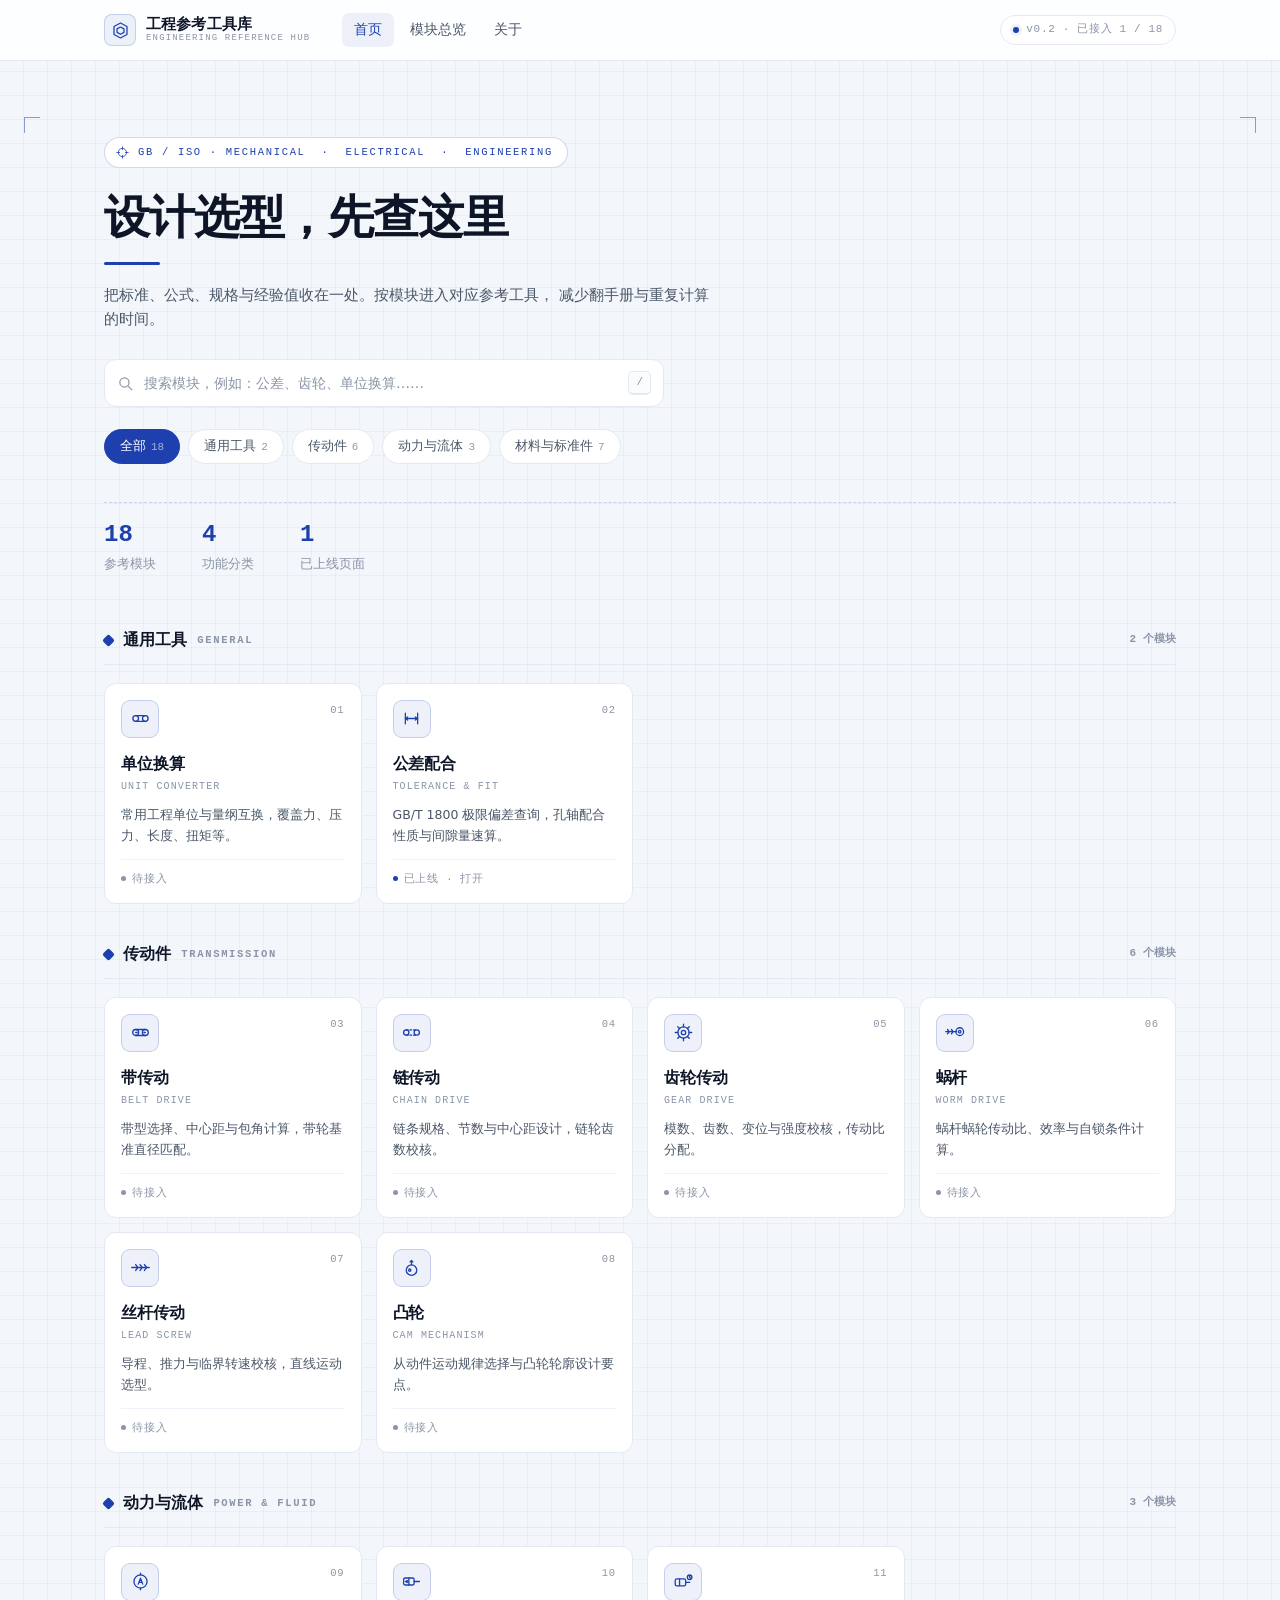
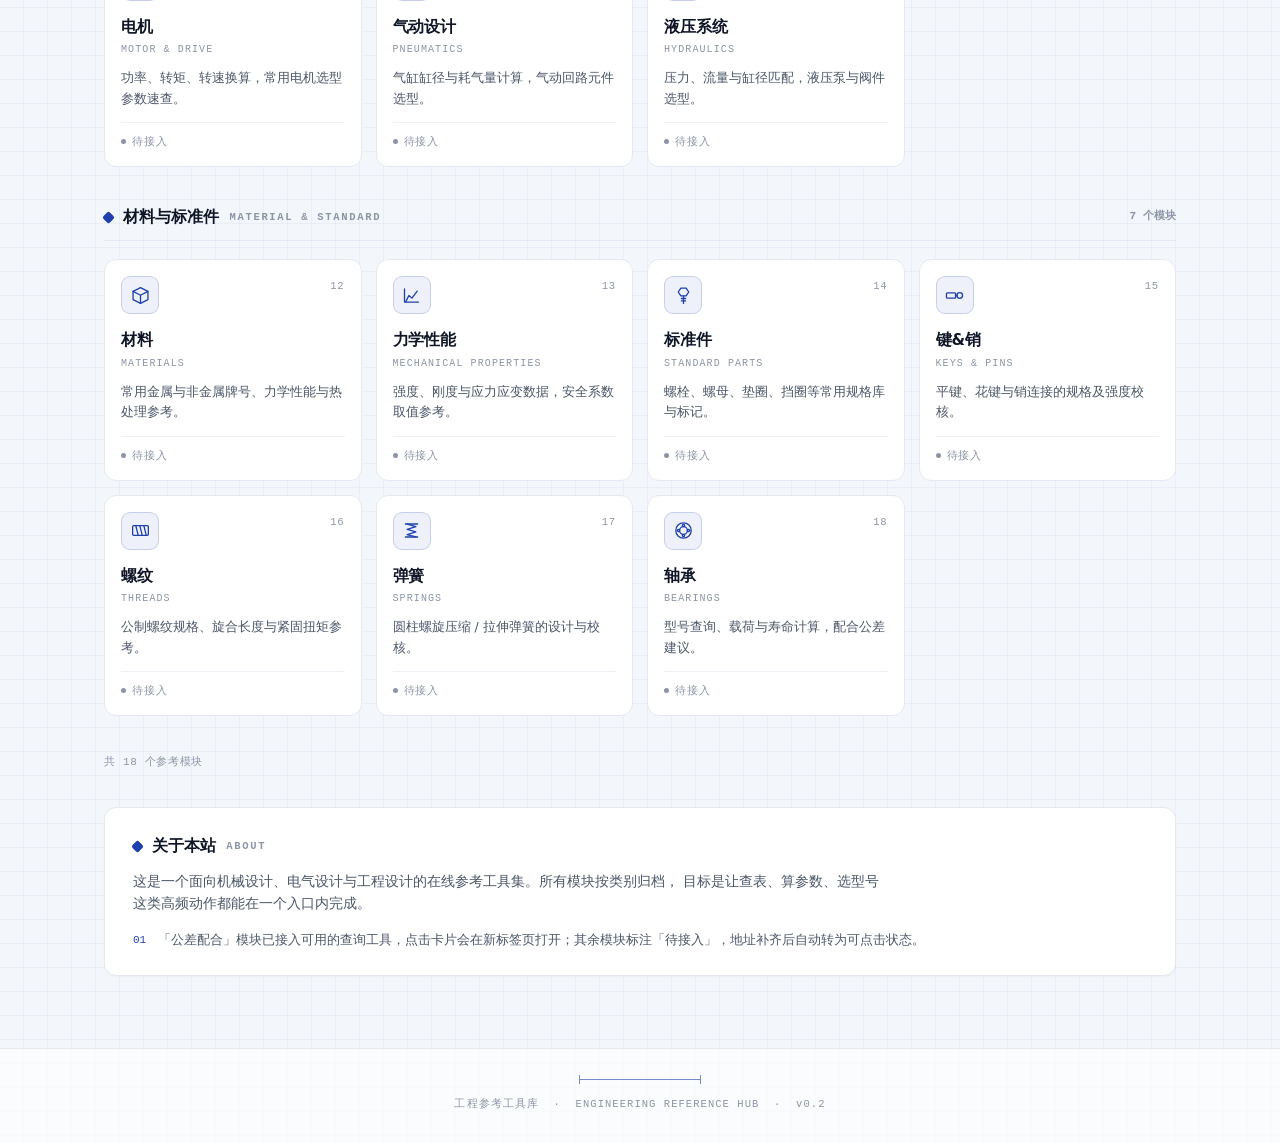
==== commit 4ffd72a1: "Remove list items from about section Removed two list items from the about section in index.html." ====
--- a/index.html
+++ b/index.html
@@ -93,8 +93,6 @@
       </p>
       <ul class="about__list">
         <li><span>01</span>「公差配合」模块已接入可用的查询工具，点击卡片会在新标签页打开；其余模块标注「待接入」，地址补齐后自动转为可点击状态。</li>
-        <li><span>02</span>模块名称与分类来自「0-主页面/类别.xlsx」，接入地址写在「0-主页面/data.js」，新增只需改这一个文件。</li>
-        <li><span>03</span>允许离线使用：直接双击 index.html 即可打开，模块链接按相对路径解析，整个「AI工作库」目录整体搬移也不会断链。</li>
       </ul>
     </div>
   </section>
